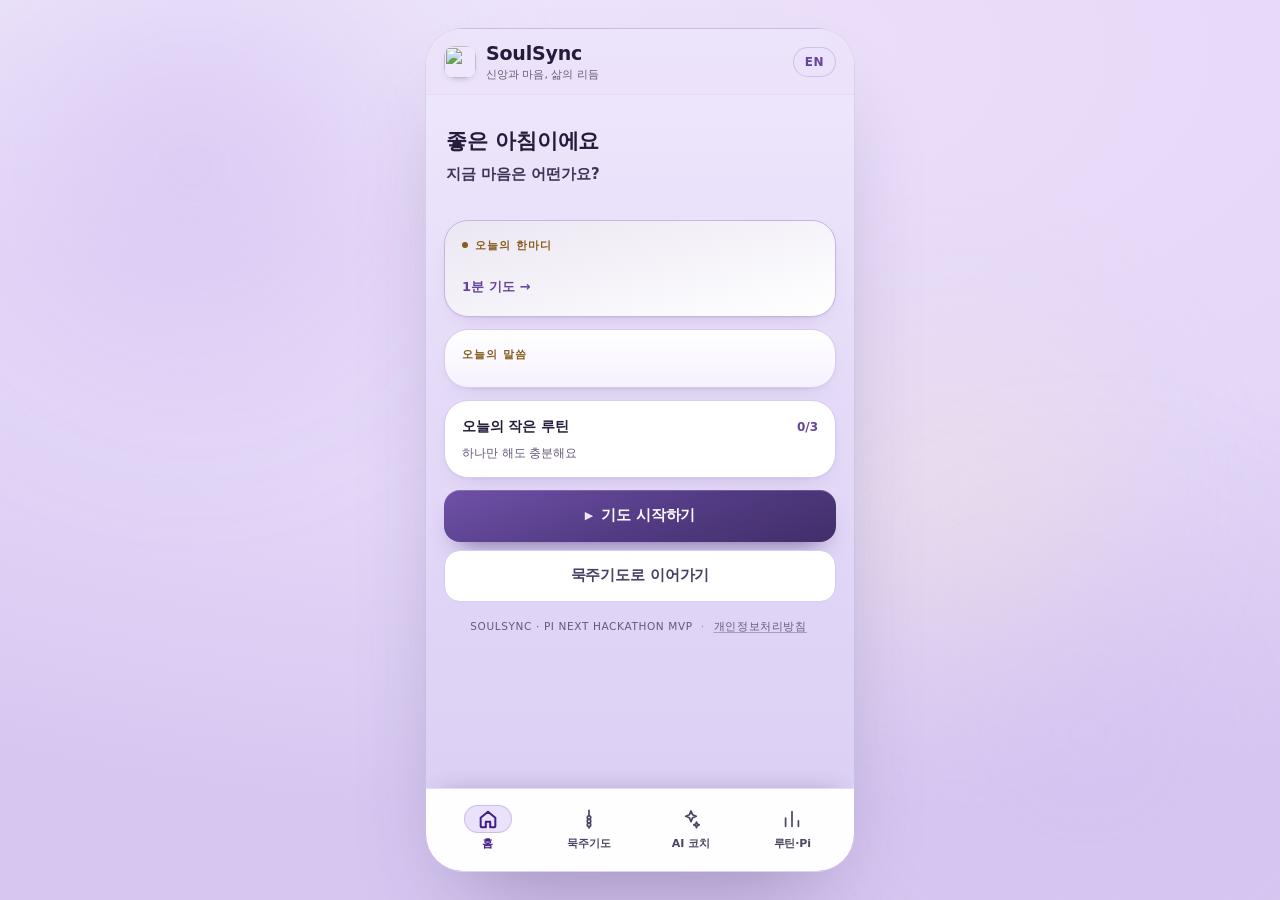
==== index.html @ 94986e9e "Mirror the rosary's cathedral organ, keepable pause and seek / step controls" ====
<!DOCTYPE html>
<html lang="ko">
<head>
<meta charset="utf-8" />
<meta name="viewport" content="width=device-width, initial-scale=1, viewport-fit=cover" />
<meta name="theme-color" content="#ece3fb" />
<title>SoulSync · 소울싱크</title>
<meta name="description" content="SoulSync — faith, heart, and the rhythm of life. A Catholic prayer and routine companion for Pi Pioneers." />
<link rel="icon" type="image/png" href="assets/favicon.png" />
<link rel="apple-touch-icon" href="assets/icon-192.png" />
<link rel="stylesheet" href="styles.css" />
<!-- Pi Browser injects its own SDK before our scripts run; remember that, so
     pi-adapter.js can tell a real Pi host from a plain browser that merely
     loaded the SDK tag at the bottom of this page. -->
<script>window.__SS_PI_INJECTED = !!(window.Pi && window.Pi.authenticate);</script>
</head>
<body>
<div class="ambient" aria-hidden="true"><span class="glow glow-a"></span><span class="glow glow-b"></span><span class="glow glow-c"></span></div>

<div class="phone-frame" id="phoneFrame">
  <header class="app-header">
    <div class="brand">
      <span class="brand-mark" aria-hidden="true">
        <img src="assets/icon-mark-128.png" width="32" height="32" alt="" />
      </span>
      <div class="brand-text">
        <h1>SoulSync</h1>
        <p data-i18n="brand.tagline">신앙과 마음, 삶의 리듬</p>
      </div>
    </div>
    <div class="header-actions">
      <span class="streak-pill" id="streakPill" title="streak" hidden>🔥 <b>0</b></span>
      <button class="lang-toggle" id="langToggle" type="button" aria-label="Language">EN</button>
    </div>
  </header>

  <main class="app-main" id="appMain">

    <!-- ============================================================ HOME -->
    <section class="view is-active" id="view-home" data-view="home" aria-label="Home">
      <div class="hero">
        <p class="date-line" id="todayLabel"></p>
        <h2 id="greeting">좋은 아침이에요</h2>
        <p class="hero-sub" data-i18n="home.question">지금 마음은 어떤가요?</p>
      </div>

      <div class="chip-grid" id="moodChips" role="group" aria-label="mood"></div>

      <article class="card message-card" id="homeMessage">
        <div class="card-eyebrow">
          <span class="dot-pulse" aria-hidden="true"></span>
          <span data-i18n="home.messageTitle">오늘의 한마디</span>
        </div>
        <p class="message-text" id="moodMessage"></p>
        <button class="text-link" id="homeMinuteLink" type="button">
          <span data-i18n="home.minuteCta">1분 기도</span> <span aria-hidden="true">→</span>
        </button>
      </article>

      <article class="card verse-card">
        <div class="card-eyebrow" data-i18n="home.verseLabel">오늘의 말씀</div>
        <p class="verse-text" id="homeVerseText"></p>
        <p class="verse-ref" id="homeVerseRef"></p>
      </article>

      <article class="card todo-card">
        <div class="todo-head">
          <h3 data-i18n="home.todoTitle">오늘의 작은 루틴</h3>
          <span class="todo-count" id="todoProgress">0/3</span>
        </div>
        <ul class="todo-list" id="todoList"></ul>
        <p class="todo-hint" id="todoHint" data-i18n="home.todoHint">하나만 해도 충분해요</p>
      </article>

      <div class="cta-stack">
        <button class="btn btn-primary" id="startPrayerBtn" type="button">
          <span class="btn-icon" aria-hidden="true">▶</span>
          <span data-i18n="home.prayerCta">기도 시작하기</span>
        </button>
        <button class="btn btn-ghost" id="startRosaryBtn" type="button" data-i18n="home.rosaryCta">묵주기도로 이어가기</button>
      </div>
      <p class="foot-note">
        <span data-i18n="common.footer">SoulSync · Pi Next Hackathon MVP</span>
        <span class="foot-dot" aria-hidden="true">·</span>
        <a class="foot-link" href="privacy.html" data-i18n="common.privacy">개인정보처리방침</a>
      </p>
    </section>

    <!-- ========================================================== ROSARY -->
    <section class="view" id="view-rosary" data-view="rosary" aria-label="Rosary">
      <div class="view-head">
        <div>
          <h2 data-i18n="rosary.title">묵주기도</h2>
          <p class="view-sub" data-i18n="rosary.sub">한 단은 10알, 모두 5단이에요</p>
        </div>
        <button class="icon-btn" id="focusBtn" type="button" aria-pressed="false">
          <span aria-hidden="true">🌙</span>
        </button>
      </div>

      <div class="seg-row" id="mysteryTabs" role="group" aria-label="mystery"></div>
      <p class="rec-note" id="rosaryRecNote"></p>

      <ol class="mystery-strip" id="mysteryStrip"></ol>

      <article class="card prayer-card">
        <div class="decade-row">
          <div class="decade-dots" id="decadeDots" aria-hidden="true"></div>
          <span class="step-info" id="rosaryStepInfo"></span>
        </div>
        <div class="bead-row" id="beads" aria-hidden="true"></div>

        <div class="prayer-head">
          <span class="prayer-label" id="prayerLabel">성호경</span>
          <span class="bead-counter" id="beadCounter"></span>
        </div>
        <p class="prayer-text" id="prayerText">성부와 성자와 성령의 이름으로. 아멘.</p>

        <div class="seek-bar" id="seekBar" role="slider" tabindex="0" aria-orientation="horizontal"
             aria-valuemin="0" aria-valuemax="100" aria-valuenow="0" aria-label="기도 진행 위치">
          <div class="progress-track" aria-hidden="true"><div class="progress-fill" id="stepProgress"></div></div>
          <span class="seek-thumb" id="seekThumb" aria-hidden="true"></span>
        </div>

        <div class="bead-action-row">
          <button class="step-jump" id="prevStepBtn" type="button" aria-label="이전 기도">
            <span aria-hidden="true">‹</span>
          </button>
          <button class="bead-btn" id="beadBtn" type="button">
            <span class="bead-btn-ring" aria-hidden="true"></span>
            <span id="beadBtnLabel">한 알 바치기</span>
          </button>
          <button class="step-jump" id="nextStepBtn" type="button" aria-label="다음 기도">
            <span aria-hidden="true">›</span>
          </button>
        </div>

        <div class="rosary-controls">
          <button class="chip-btn" id="autoBtn" type="button" aria-pressed="false"><span aria-hidden="true">▶</span> <span data-i18n="rosary.autoStart">자동 진행</span></button>
          <button class="chip-btn" id="voiceBtn" type="button" aria-pressed="false"><span aria-hidden="true">🔊</span> <span data-i18n="rosary.voiceOff">음성 안내</span></button>
          <button class="chip-btn" id="resetBtn" type="button"><span aria-hidden="true">↺</span> <span data-i18n="rosary.reset">처음부터</span></button>
          <button class="chip-btn bgm-chip" id="bgmBtn" type="button" aria-pressed="true">
            <span class="bgm-icon" aria-hidden="true">⛪</span>
            <span class="bgm-state" id="bgmState">켜짐</span>
          </button>
        </div>

        <!-- Voice options stay folded away until voice guidance is on. -->
        <div class="voice-panel" id="voicePanel" hidden>
          <div class="voice-row">
            <span class="voice-label" data-i18n="rosary.voiceGender">목소리</span>
            <div class="voice-seg" id="voiceGender" role="group" aria-label="voice">
              <button class="vseg" type="button" data-gender="female" aria-pressed="false" data-i18n="rosary.voiceFemale">여성</button>
              <button class="vseg" type="button" data-gender="male" aria-pressed="true" data-i18n="rosary.voiceMale">남성</button>
            </div>
          </div>
          <div class="voice-row">
            <span class="voice-label" data-i18n="rosary.voicePace">속도</span>
            <div class="voice-seg" id="voicePace" role="group" aria-label="speed">
              <button class="vseg" type="button" data-pace="slow" aria-pressed="true" data-i18n="rosary.paceSlow">천천히</button>
              <button class="vseg" type="button" data-pace="normal" aria-pressed="false" data-i18n="rosary.paceNormal">보통</button>
              <button class="vseg" type="button" data-pace="fast" aria-pressed="false" data-i18n="rosary.paceFast">빠르게</button>
            </div>
          </div>
        </div>
        <p class="card-note" data-i18n="rosary.note">10알을 마치면 오늘의 묵주기도 1단이 자동으로 기록돼요.</p>
      </article>

      <article class="card done-card" id="rosaryDone" hidden>
        <div class="done-mark" aria-hidden="true">✝</div>
        <h3 data-i18n="rosary.doneTitle">5단을 모두 마쳤어요</h3>
        <p data-i18n="rosary.doneBody">지금 이 마음을 주님께 그대로 맡겨 두세요.</p>
        <div class="done-actions">
          <button class="btn btn-primary" id="doneAgainBtn" type="button" data-i18n="rosary.doneAgain">다시 기도하기</button>
          <button class="btn btn-ghost" id="doneRoutineBtn" type="button" data-i18n="rosary.doneRoutine">루틴 보기</button>
        </div>
      </article>
    </section>

    <!-- =========================================================== COACH -->
    <section class="view" id="view-coach" data-view="coach" aria-label="AI Coach">
      <div class="view-head">
        <div>
          <h2 data-i18n="coach.title">AI 코치</h2>
          <p class="view-sub" data-i18n="coach.sub">지금 마음을 적어 주세요.</p>
        </div>
      </div>

      <div class="coach-chips" id="coachChips"></div>

      <div class="coach-thread" id="coachThread" aria-live="polite"></div>

      <div class="composer">
        <textarea id="coachInput" rows="2" data-i18n-placeholder="coach.placeholder" placeholder="오늘 어떤 하루였나요?"></textarea>
        <button class="send-btn" id="coachSend" type="button" aria-label="send">
          <span aria-hidden="true">↑</span>
        </button>
      </div>
    </section>

    <!-- ========================================================= ROUTINE -->
    <section class="view" id="view-routine" data-view="routine" aria-label="Routine and Pi">
      <div class="view-head">
        <div>
          <h2 data-i18n="routine.title">루틴 · Pi</h2>
          <p class="view-sub" data-i18n="pi.sub">기도 기록은 내 계정에, 작은 감사는 투명하게.</p>
        </div>
      </div>

      <div class="stat-row">
        <div class="stat-card">
          <span class="stat-label" data-i18n="routine.streakLabel">연속</span>
          <span class="stat-value"><b id="streakValue">0</b><i data-i18n="routine.dayUnit">일</i></span>
        </div>
        <div class="stat-card">
          <span class="stat-label" data-i18n="routine.best">최고 기록</span>
          <span class="stat-value"><b id="bestValue">0</b><i data-i18n="routine.dayUnit">일</i></span>
        </div>
      </div>

      <article class="card week-card">
        <div class="todo-head">
          <h3 data-i18n="routine.weekTitle">최근 7일</h3>
          <span class="legend" data-i18n="routine.legend">기도 · 묵주 · 말씀</span>
        </div>
        <div class="week-grid" id="weekGrid"></div>
      </article>

      <article class="card">
        <div class="todo-head"><h3 data-i18n="routine.todayTitle">오늘의 체크</h3></div>
        <ul class="todo-list compact" id="routineTodayList"></ul>
      </article>

      <article class="card feedback-card">
        <div class="card-eyebrow" data-i18n="routine.feedbackTitle">흐름 피드백</div>
        <p id="routineFeedback"></p>
      </article>

      <article class="card pi-card">
        <div class="pi-head">
          <h3 data-i18n="pi.title">Pi와 연결</h3>
          <span class="badge" id="piModeBadge">데모 모드</span>
        </div>
        <p class="pi-user" id="piUserLine" hidden></p>
        <div class="pi-connect-row">
          <button class="btn btn-primary btn-sm" id="piConnectBtn" type="button" data-i18n="pi.connect">Pi로 로그인</button>
          <button class="text-link subtle" id="piLogoutBtn" type="button" data-i18n="pi.logout" hidden>연결 해제</button>
        </div>
        <p class="card-note" data-i18n="pi.demoHint">일반 브라우저에서는 안전한 데모 시뮬레이션으로 동작해요.</p>
      </article>

      <article class="card offer-card">
        <div class="card-eyebrow" data-i18n="pi.offerTitle">감사 봉헌</div>
        <p class="offer-desc" data-i18n="pi.offerDesc">마음에 남은 감사만큼 작은 Pi를 봉헌해 보세요.</p>
        <div class="amount-row" id="piAmountChips"></div>
        <label class="field">
          <span data-i18n="pi.memoLabel">한 줄 메모 (선택)</span>
          <input id="piMemo" type="text" maxlength="60" data-i18n-placeholder="pi.memoPlaceholder" placeholder="오늘 감사한 일" />
        </label>
        <button class="btn btn-gold" id="piOfferBtn" type="button" data-i18n="pi.offerBtn">Pi로 봉헌하기</button>
        <p class="pi-status" id="piStatus" role="status"></p>
        <div class="recent-head"><span data-i18n="pi.recent">최근 봉헌</span></div>
        <ul class="recent-list" id="piRecentList"></ul>
      </article>

      <article class="card solidarity-card">
        <div class="card-eyebrow" data-i18n="pi.solidTitle">글로벌 묵주기도 연대</div>
        <p class="solid-count"><b id="solidCount">0</b></p>
        <p class="solid-desc" data-i18n="pi.solidDesc">오늘 함께 기도한 파이오니어</p>
        <p class="solid-mine" id="solidMine"></p>
        <p class="card-note" data-i18n="pi.solidNote">데모 모드에서는 예시 숫자로 표시돼요.</p>
      </article>

      <article class="card danger-card">
        <p class="card-note" data-i18n="pi.note">이 프로토타입은 브라우저 로컬 저장소에만 기록합니다.</p>
        <button class="text-link danger" id="resetDataBtn" type="button" data-i18n="pi.reset">내 기록 초기화</button>
      </article>

      <p class="foot-note">
        <span data-i18n="common.footer">SoulSync · Pi Next Hackathon MVP</span>
        <span class="foot-dot" aria-hidden="true">·</span>
        <a class="foot-link" href="privacy.html" data-i18n="common.privacy">개인정보처리방침</a>
      </p>
    </section>
  </main>

  <nav class="tabbar" id="tabbar" aria-label="Main">
    <button class="tab is-active" data-tab="home" type="button">
      <svg viewBox="0 0 24 24" aria-hidden="true"><path d="M4 10.6 12 4l8 6.6V20a1 1 0 0 1-1 1h-4.6v-6H9.6v6H5a1 1 0 0 1-1-1z"/></svg>
      <span data-i18n="nav.home">홈</span>
    </button>
    <button class="tab" data-tab="rosary" type="button">
      <svg viewBox="0 0 24 24" aria-hidden="true"><path d="M12 2.6v5.2"/><circle cx="12" cy="10.4" r="1.9"/><circle cx="12" cy="14.4" r="1.9"/><circle cx="12" cy="18.4" r="1.9"/><path d="M12 20.4v1.4"/></svg>
      <span data-i18n="nav.rosary">묵주기도</span>
    </button>
    <button class="tab" data-tab="coach" type="button">
      <svg viewBox="0 0 24 24" aria-hidden="true"><path d="M12 3.2l1.7 4.1 4.1 1.7-4.1 1.7L12 14.8l-1.7-4.1L6.2 9l4.1-1.7z"/><path d="M18 15.4l.9 2.1 2.1.9-2.1.9-.9 2.1-.9-2.1-2.1-.9 2.1-.9z"/></svg>
      <span data-i18n="nav.coach">AI 코치</span>
    </button>
    <button class="tab" data-tab="routine" type="button">
      <svg viewBox="0 0 24 24" aria-hidden="true"><path d="M5 20V11M12 20V4M19 20v-6"/></svg>
      <span data-i18n="nav.routine">루틴·Pi</span>
    </button>
  </nav>
</div>

<!-- 1-minute prayer sheet -->
<div class="sheet-overlay" id="minuteSheet" hidden>
  <div class="sheet" role="dialog" aria-modal="true" aria-labelledby="minuteTitle">
    <div class="sheet-grab" aria-hidden="true"></div>
    <div class="sheet-head">
      <div class="sheet-title">
        <h3 id="minuteTitle" data-i18n="minute.title">1분 기도</h3>
        <span class="minute-for" id="minuteFor" hidden></span>
      </div>
      <button class="icon-btn small" id="minuteClose" type="button" aria-label="close">✕</button>
    </div>
    <div class="breath-wrap">
      <div class="breath-ring" id="breathRing"><span id="minuteTime">60</span></div>
    </div>
    <p class="minute-step" id="minuteStep"></p>
    <p class="minute-text" id="minuteText"></p>
    <div class="sheet-actions">
      <button class="btn btn-primary" id="minuteStartBtn" type="button" data-i18n="minute.start">1분 시작하기</button>
      <button class="btn btn-ghost" id="minuteDoneBtn" type="button" data-i18n="minute.finish" hidden>마치기</button>
    </div>
  </div>
</div>

<div class="toast" id="toast" role="status" aria-live="polite" hidden></div>

<!-- The Pi SDK is loaded in every browser, so window.Pi is there inside Pi
     Browser even when its user agent is not recognised. async keeps the page
     from ever waiting on it (and harmless if offline); pi-adapter.js picks the
     SDK up whenever it arrives. -->
<script src="https://sdk.minepi.com/pi-sdk.js" async></script>
<script src="data.js"></script>
<script src="rosary.js"></script>
<script src="organ.js"></script>
<script src="coach.js"></script>
<script src="pi-adapter.js"></script>
<script src="app.js"></script>
</body>
</html>
---- styles.css ----
/* =========================================================================
   SoulSync — styles.css
   A calm, bright palette: deep lavender-violet daylight, liturgical violet, muted gold.
   Mobile-first at 430px, presented inside a phone frame on desktop.
   ========================================================================= */

/* ------------------------------------------------------------------ tokens */
:root {
  --bg: #ece3fb;
  --bg-soft: #e5d9f8;
  --bg-grad: linear-gradient(180deg, #efe8fc 0%, #e5dbf8 42%, #dacdf3 100%);
  --surface: #ffffff;
  --surface-2: #f6f1fe;
  --ink: #241c3a;
  --ink-2: #4a4066;
  --muted: #665879;
  /* Scripture and prayer bodies read one step deeper than --ink, so a serif
     line lands crisp on a phone instead of thinning out. */
  --scripture-ink: #1c1430;
  --line: #d8caf2;
  --line-soft: #e6dbf9;

  /* The hero's question line sits directly under the greeting, so it needs
     enough ink to read as a real sentence on a phone at arm's length. --muted
     was too faint there; this is a violet-leaning near-ink rather than black,
     and focus mode lifts it for the night surface. */
  --hero-sub-ink: #3d3556;

  --violet: #64449f;
  --violet-strong: #46317f;
  --violet-soft: #ece2fb;
  --gold: #875c1d;
  --gold-soft: #f9f0dc;
  --sage: #4d7a61;
  --sage-soft: #e8f2ec;
  --danger: #b4564f;

  --radius-lg: 24px;
  --radius-md: 18px;
  --radius-sm: 12px;
  --shadow-card: 0 1px 2px rgba(60, 44, 96, .05), 0 10px 24px -18px rgba(76, 58, 133, .38);
  --shadow-float: 0 18px 44px -18px rgba(76, 58, 133, .38);

  --font-ui: -apple-system, BlinkMacSystemFont, "Apple SD Gothic Neo", "Pretendard",
    "Noto Sans KR", "Malgun Gothic", system-ui, "Segoe UI", Roboto, sans-serif;
  --font-serif: "Iowan Old Style", "Apple Garamond", "Noto Serif KR", "Nanum Myeongjo",
    Georgia, "Times New Roman", serif;

  --tab-h: 72px;
  --header-h: 64px;

  /* Bottom tab bar: the bar itself is the frosted white face, and the one
     active tab sits on a violet pill. The pill, its hairline and the two tab
     inks are stated as fixed colors rather than mixed from --muted, because
     the bar has to stay legible on both the white face and the dark focus
     face: the old muted grey read as washed out on a phone at arm's length. */
  --tab-pill: #eae1fb;
  --tab-pill-line: rgba(102, 61, 173, .22);
  --tab-ink: #4b4662;
  --tab-ink-active: #3f1f84;
  --tabbar-face: rgba(255, 255, 255, .96);
  --tabbar-line: rgba(100, 68, 159, .18);
  --tabbar-shadow: 0 -10px 24px -18px rgba(60, 44, 96, .45);
  /* Air under the tab labels. Android's 3-button navigation bar (~48dp) is
     drawn OVER an edge-to-edge WebView while env(safe-area-inset-bottom)
     still reports 0px — measured at ~45px on the Pi Browser screenshot — so
     the floor sits just above it and only grows with a real inset (iOS home
     indicator, etc.). */
  --tabbar-pad-b: max(48px, calc(8px + env(safe-area-inset-bottom, 0px)));

  /* Bottom sheets sit on the viewport's bottom edge, so they face the same
     Android 3-button navigation bar the tab bar does — and lose the same way:
     the bar is painted OVER an edge-to-edge WebView while
     env(safe-area-inset-bottom) still reports 0px (~45px measured on the Pi
     Browser screenshot). 18px of padding put "1분 시작하기" half under it, so
     the sheet's paper now keeps a 56px floor below whatever it holds, and only
     grows where a real inset is reported (iOS home indicator, etc.). */
  --sheet-pad-b: max(56px, calc(24px + env(safe-area-inset-bottom, 0px)));
}

/* ------------------------------------------------------------------- reset */
* { box-sizing: border-box; }

/* The UA's [hidden] rule loses to any author `display`, and `.btn` sets
   inline-flex — which left "1분 시작하기" and "마치기" on screen together. */
[hidden] { display: none !important; }

html, body { height: 100%; }

/* Nothing may push the phone column wider than the screen: a long tagline or a
   textarea's intrinsic width used to clip the EN toggle and the send button. */
html, body { max-width: 100%; overflow-x: hidden; }

body {
  margin: 0;
  font-family: var(--font-ui);
  color: var(--ink);
  /* Korean copy has to break between words, not inside one: a phone column
     turned "내쉬어요" into "내쉬 / 어요". Every card, phrase and sheet body
     inherits this, so the rule lives here once; long URLs and English tokens
     still wrap instead of spilling out of their card. */
  word-break: keep-all;
  overflow-wrap: break-word;
  background:
    radial-gradient(90% 60% at 12% -6%, #efe8fc 0%, rgba(239, 232, 252, 0) 60%),
    radial-gradient(125% 85% at 50% 6%, #ece0fb 0%, #e4d7f7 58%, #d6c7f1 100%);
  -webkit-font-smoothing: antialiased;
  text-rendering: optimizeLegibility;
  display: flex;
  justify-content: center;
  align-items: stretch;
  min-height: 100dvh;
}

button, input, textarea { font: inherit; color: inherit; }
button { cursor: pointer; background: none; border: 0; -webkit-tap-highlight-color: transparent; }
h1, h2, h3, p { margin: 0; }
ul, ol { margin: 0; padding: 0; list-style: none; }

:focus-visible {
  outline: 2px solid var(--violet);
  outline-offset: 2px;
  border-radius: 8px;
}

/* --------------------------------------------------------------- ambient bg */
.ambient { position: fixed; inset: 0; overflow: hidden; pointer-events: none; z-index: 0; }
.glow { position: absolute; border-radius: 50%; filter: blur(70px); opacity: .55; }
.glow-a { width: 46vw; height: 46vw; left: -8vw; top: -10vw; background: radial-gradient(circle, #cbb4ee, transparent 70%); }
.glow-b { width: 42vw; height: 42vw; right: -6vw; bottom: -8vw; background: radial-gradient(circle, #d3c0f2, transparent 70%); }
.glow-c { width: 34vw; height: 34vw; right: 8vw; top: 22vw; background: radial-gradient(circle, #f4e9d6, transparent 72%); opacity: .4; }

/* ------------------------------------------------------------- phone frame */
.phone-frame {
  position: relative;
  z-index: 1;
  width: 100%;
  max-width: 430px;
  height: 100vh;
  height: 100dvh;
  display: flex;
  flex-direction: column;
  background: var(--bg-grad);
  overflow: hidden;
  transition: background .45s ease, color .45s ease;
}
@media (min-width: 760px) {
  body { align-items: center; padding: 28px 0; }
  .phone-frame {
    height: min(920px, calc(100dvh - 56px));
    border-radius: 38px;
    border: 1px solid rgba(76, 58, 133, .12);
    box-shadow: 0 50px 90px -40px rgba(60, 44, 96, .40), 0 2px 0 rgba(255, 255, 255, .7) inset;
  }
}

/* ------------------------------------------------------------------ header */
.app-header {
  flex: 0 0 auto;
  display: flex;
  align-items: center;
  justify-content: space-between;
  gap: 10px;
  padding: 14px 18px 12px;
  background: var(--bg);
  background: color-mix(in srgb, var(--bg) 88%, transparent);
  backdrop-filter: blur(14px);
  border-bottom: 1px solid var(--line-soft);
  z-index: 5;
  min-width: 0;
  max-width: 100%;
}

.brand { display: flex; align-items: center; gap: 10px; min-width: 0; flex: 1 1 auto; }
.brand-text { min-width: 0; flex: 1 1 auto; }
.brand-mark {
  display: block;
  flex: 0 0 auto;
  width: 32px; height: 32px;
  border-radius: 10px;
  overflow: hidden;
  background: #efe7fc; /* the icon's own ground, so the rounded corner blends */
  box-shadow: 0 3px 9px -6px rgba(76, 58, 133, .8);
}
.brand-mark img { display: block; width: 100%; height: 100%; object-fit: cover; }
.brand-text h1 {
  font-size: 19px;
  letter-spacing: -.01em;
  font-weight: 800;
  line-height: 1.15;
}
.brand-text p { font-size: 11px; color: var(--muted); margin-top: 2px; white-space: nowrap; overflow: hidden; text-overflow: ellipsis; }

.header-actions { display: flex; align-items: center; gap: 8px; flex: 0 0 auto; }
.streak-pill {
  font-size: 12px; font-weight: 700; color: var(--ink-2);
  background: var(--surface-2);
  border: 1px solid var(--line);
  padding: 5px 9px; border-radius: 999px;
}
.lang-toggle {
  font-size: 12px; font-weight: 800; letter-spacing: .04em;
  color: var(--violet);
  background: var(--violet-soft);
  border: 1px solid color-mix(in srgb, var(--violet) 22%, transparent);
  padding: 7px 11px; border-radius: 999px;
  transition: transform .15s ease, background .2s ease;
}
.lang-toggle:active { transform: scale(.95); }

/* ------------------------------------------------------------------- views */
.app-main {
  flex: 1 1 auto;
  min-height: 0;
  min-width: 0;
  overflow-y: auto;
  overflow-x: hidden;
  overscroll-behavior: contain;
  padding: 18px 18px 30px;
  scrollbar-width: none;
}
.app-main::-webkit-scrollbar { display: none; }

.view { display: none; max-width: 100%; min-width: 0; }
.view.is-active { display: block; animation: rise .28s cubic-bezier(.2, .7, .3, 1) both; }

/* The coach owns its own scroll area: the thread scrolls and the composer sits
   below it, so no reply can slip underneath the input row. */
.app-main.is-coach {
  display: flex;
  flex-direction: column;
  overflow: hidden;
  padding-bottom: 0;
}
.app-main.is-coach .view.is-active {
  display: flex;
  flex-direction: column;
  flex: 1 1 auto;
  min-height: 0;
  animation: rise .28s cubic-bezier(.2, .7, .3, 1) both;
}

@keyframes rise {
  from { opacity: 0; transform: translateY(8px); }
  to { opacity: 1; transform: none; }
}

.view-head {
  display: flex; align-items: flex-start; justify-content: space-between; gap: 12px;
  margin: 2px 0 14px;
}
.view-head h2 { font-size: 22px; font-weight: 800; letter-spacing: -.02em; }
.view-sub { font-size: 12.5px; color: var(--muted); margin-top: 5px; line-height: 1.45; }

/* -------------------------------------------------------------------- hero */
.hero { padding: 4px 2px 18px; }
.date-line { font-size: 11.5px; font-weight: 700; letter-spacing: .08em; text-transform: uppercase; color: var(--gold); }
/* 800 at -.025em read as a heavy block on the home screen ("너무 답답해").
   One step down to 600, a touch smaller at 21px, and near-neutral tracking
   with a taller line so the greeting feels calm and airy instead of dense. */
.hero h2 { font-size: 21px; font-weight: 600; letter-spacing: -.006em; line-height: 1.44; margin-top: 9px; }
/* The question right below carries the eye, so it is crisper than body muted:
   fuller ink, 600, and 15px rather than a faint 14px whisper. */
.hero-sub { font-size: 15px; font-weight: 600; color: var(--hero-sub-ink); letter-spacing: -.002em; line-height: 1.45; margin-top: 8px; }

/* ------------------------------------------------------------------- chips */
.chip-grid {
  display: grid;
  grid-template-columns: repeat(3, 1fr);
  gap: 8px;
  margin-bottom: 16px;
}
.mood-chip {
  display: flex; flex-direction: column; align-items: center; gap: 5px;
  padding: 12px 6px 10px;
  border-radius: 16px;
  border: 1px solid var(--line);
  background: var(--surface);
  color: var(--ink-2);
  font-size: 12.5px; font-weight: 700;
  box-shadow: 0 1px 2px rgba(60, 44, 96, .04);
  transition: transform .16s ease, border-color .2s ease, background .2s ease, box-shadow .2s ease;
}
.mood-chip .emoji { font-size: 21px; line-height: 1; }
.mood-chip:active { transform: scale(.96); }
/* The chosen mood has to read at a glance beside the five white chips: a 2px deep
   violet border, a 3px lavender halo just outside it, and a soft lavender fill
   under deeper, heavier text. The 1px padding trim offsets the thicker border, so
   the chip keeps its size and the grid row does not jump when a mood is picked. */
.mood-chip.is-selected {
  border: 2px solid var(--violet-strong);
  padding: 11px 5px 9px;
  background: linear-gradient(170deg, #f2e9fd 0%, #e6d8f9 100%);
  color: var(--violet-strong);
  font-weight: 800;
  text-shadow: 0 1px 0 rgba(84, 56, 152, .14);
  box-shadow:
    0 0 0 3px rgba(84, 56, 152, .16),
    0 10px 22px -14px rgba(70, 49, 127, .6);
}

/* ------------------------------------------------------------------- cards */
.card {
  position: relative;
  background: var(--surface);
  border: 1px solid var(--line);
  border-radius: var(--radius-lg);
  padding: 17px 17px 16px;
  box-shadow: var(--shadow-card);
  margin-bottom: 12px;
}
.card-eyebrow {
  display: flex; align-items: center; gap: 7px;
  font-size: 11px; font-weight: 800; letter-spacing: .1em; text-transform: uppercase;
  color: var(--gold);
  margin-bottom: 9px;
}
.dot-pulse {
  width: 6px; height: 6px; border-radius: 50%;
  background: var(--gold);
  box-shadow: 0 0 0 0 rgba(150, 112, 42, .6);
  animation: pulse 2.6s ease-out infinite;
}
@keyframes pulse {
  0% { box-shadow: 0 0 0 0 rgba(150, 112, 42, .45); }
  70% { box-shadow: 0 0 0 9px rgba(150, 112, 42, 0); }
  100% { box-shadow: 0 0 0 0 rgba(150, 112, 42, 0); }
}

.message-card {
  background:
    linear-gradient(165deg, rgba(100, 68, 159, .13), rgba(100, 68, 159, .04) 70%, transparent),
    var(--surface);
  border-color: color-mix(in srgb, var(--violet) 16%, var(--line));
}
.message-text {
  font-size: 15px; line-height: 1.72; color: var(--ink-2); letter-spacing: -.005em;
  word-break: keep-all; overflow-wrap: break-word;
}

.text-link {
  display: inline-flex; align-items: center; gap: 5px;
  margin-top: 12px;
  font-size: 13px; font-weight: 800; color: var(--violet);
  padding: 4px 0;
}
.text-link.subtle { color: var(--muted); font-weight: 700; }
.text-link.danger { color: var(--danger); margin-top: 4px; }
.text-link:active { opacity: .65; }

.verse-card { background: linear-gradient(180deg, var(--surface), var(--surface-2)); }
.verse-text {
  font-family: var(--font-serif);
  font-size: 15.5px; line-height: 1.8;
  font-weight: 600; color: var(--scripture-ink);
  letter-spacing: -.01em;
  word-break: keep-all; overflow-wrap: break-word;
}
.verse-ref { margin-top: 9px; font-size: 12px; font-weight: 700; color: var(--muted); }

/* -------------------------------------------------------------------- todo */
.todo-head { display: flex; align-items: baseline; justify-content: space-between; gap: 10px; margin-bottom: 4px; }
.todo-head h3 { font-size: 14px; font-weight: 800; letter-spacing: -.01em; }
.todo-count { font-size: 12px; font-weight: 800; color: var(--violet); }
.legend { font-size: 10.5px; color: var(--muted); font-weight: 600; }

.todo-list { margin-top: 6px; }
.todo-item {
  display: flex; align-items: center; gap: 11px;
  padding: 11px 2px;
  border-bottom: 1px solid var(--line-soft);
  font-size: 14px; color: var(--ink-2);
}
.todo-item:last-child { border-bottom: 0; }
.todo-item .check {
  flex: 0 0 auto;
  width: 23px; height: 23px; border-radius: 8px;
  border: 1.6px solid var(--line);
  background: var(--surface);
  display: grid; place-items: center;
  font-size: 12px; color: transparent;
  transition: all .2s ease;
}
.todo-item.is-done .check {
  background: linear-gradient(150deg, var(--violet), var(--violet-strong));
  border-color: transparent;
  color: #fff;
}
.todo-item.is-done .label { color: var(--muted); text-decoration: line-through; text-decoration-color: var(--line); }
.todo-item .label { flex: 1; }
.todo-item .meta { font-size: 11px; color: var(--muted); }
.todo-hint { font-size: 11.5px; color: var(--muted); margin-top: 10px; }
.todo-list.compact .todo-item { font-size: 13.5px; }

/* ------------------------------------------------------------------ buttons */
.cta-stack { display: grid; gap: 8px; margin-top: 4px; }
.btn {
  display: inline-flex; align-items: center; justify-content: center; gap: 8px;
  min-height: 52px; padding: 0 18px;
  border-radius: 16px;
  font-size: 15px; font-weight: 800; letter-spacing: -.01em;
  transition: transform .14s ease, box-shadow .2s ease, background .2s ease;
}
.btn:active { transform: scale(.98); }
.btn-sm { min-height: 44px; font-size: 13.5px; border-radius: 13px; padding: 0 14px; }
.btn-primary {
  color: #fcfaff;
  background: linear-gradient(160deg, #6f51a8 0%, #523b83 55%, #412e6a 100%);
  box-shadow: 0 14px 26px -16px rgba(70, 51, 111, .95), 0 1px 0 rgba(255, 255, 255, .18) inset;
}
.btn-ghost {
  color: var(--ink-2);
  background: var(--surface);
  border: 1px solid var(--line);
}
.btn-gold {
  width: 100%;
  color: #3b2b10;
  background: linear-gradient(160deg, #f0d6a2, #d8ac5e 60%, #a87e2c);
  box-shadow: 0 14px 26px -18px rgba(150, 112, 42, .9);
}
.btn-icon { font-size: 11px; opacity: .9; }
.btn[disabled] { opacity: .55; pointer-events: none; }

.icon-btn {
  width: 40px; height: 40px; border-radius: 13px;
  display: grid; place-items: center;
  background: var(--surface);
  border: 1px solid var(--line);
  font-size: 16px;
  color: var(--ink-2);
}
.icon-btn.small { width: 32px; height: 32px; border-radius: 10px; font-size: 13px; }
.icon-btn[aria-pressed="true"] { background: var(--violet-soft); border-color: color-mix(in srgb, var(--violet) 30%, transparent); }

.chip-btn {
  flex: 1 1 0;
  min-height: 40px;
  display: inline-flex; align-items: center; justify-content: center; gap: 5px;
  padding: 0 8px;
  border-radius: 12px;
  border: 1px solid var(--line);
  background: var(--surface);
  font-size: 12px; font-weight: 700; color: var(--ink-2);
  white-space: nowrap;
  transition: all .18s ease;
}
.chip-btn[aria-pressed="true"] {
  background: var(--violet-soft);
  border-color: color-mix(in srgb, var(--violet) 32%, transparent);
  color: var(--violet-strong);
}
.chip-btn:active { transform: scale(.97); }

/* ------------------------------------------------------------------ rosary */
.seg-row {
  display: flex; gap: 7px;
  overflow-x: auto;
  padding-bottom: 4px;
  margin-bottom: 10px;
  scrollbar-width: none;
}
.seg-row::-webkit-scrollbar { display: none; }
.seg {
  flex: 1 0 auto;
  padding: 9px 13px;
  border-radius: 999px;
  border: 1px solid var(--line);
  background: var(--surface);
  font-size: 12.5px; font-weight: 700; color: var(--ink-2);
  transition: all .18s ease;
}
.seg.is-active {
  color: #fcfaff;
  background: linear-gradient(160deg, #6f51a8, #4e3781);
  border-color: transparent;
  box-shadow: 0 8px 18px -12px rgba(70, 51, 111, .9);
}
.rec-note { font-size: 12px; color: var(--muted); line-height: 1.55; margin: 0 2px 12px; }

.mystery-strip {
  display: grid; gap: 2px;
  margin-bottom: 12px;
  padding: 8px 10px;
  background: var(--surface-2);
  border: 1px solid var(--line-soft);
  border-radius: 16px;
}
.mystery-strip li {
  display: flex; align-items: center; gap: 9px;
  padding: 5px 2px;
  font-size: 12.5px; color: var(--muted);
}
.mystery-strip .num {
  flex: 0 0 auto;
  width: 19px; height: 19px; border-radius: 50%;
  display: grid; place-items: center;
  font-size: 10.5px; font-weight: 800;
  background: var(--surface);
  border: 1px solid var(--line);
  color: var(--muted);
}
.mystery-strip li.is-current { color: var(--ink); font-weight: 700; }
.mystery-strip li.is-current .num {
  background: var(--violet); border-color: transparent; color: #fff;
}
.mystery-strip li.is-done .num {
  background: var(--sage-soft); border-color: transparent; color: var(--sage);
}

.prayer-card { padding-bottom: 14px; }
.decade-row { display: flex; align-items: center; justify-content: space-between; gap: 10px; }
.decade-dots { display: flex; align-items: center; gap: 7px; }
.decade-dots span {
  width: 9px; height: 9px; border-radius: 50%;
  border: 1.5px solid color-mix(in srgb, var(--violet) 35%, var(--line));
  background: transparent;
  transition: all .25s ease;
}
.decade-dots span.is-done { background: var(--violet); border-color: transparent; }
.decade-dots span.is-current {
  background: var(--gold); border-color: transparent;
  box-shadow: 0 0 0 4px rgba(150, 112, 42, .20);
  transform: scale(1.15);
}
.step-info { font-size: 11px; font-weight: 800; letter-spacing: .04em; color: var(--muted); text-transform: uppercase; }

.bead-row { display: flex; gap: 5px; margin: 13px 0 15px; }
.bead-row span {
  flex: 1 1 0; height: 5px; border-radius: 999px;
  background: var(--line-soft);
  transition: background .25s ease;
}
.bead-row span.is-done { background: linear-gradient(90deg, var(--gold), #e0bc76); }
.bead-row span.is-now { background: var(--gold); animation: beadPulse 1.6s ease-in-out infinite; }
@keyframes beadPulse { 0%, 100% { opacity: .45; } 50% { opacity: 1; } }

.prayer-head { display: flex; align-items: baseline; justify-content: space-between; gap: 10px; }
.prayer-label { font-size: 12.5px; font-weight: 800; color: var(--violet); letter-spacing: .01em; }
.bead-counter { font-size: 11.5px; font-weight: 700; color: var(--muted); font-variant-numeric: tabular-nums; }

.prayer-text {
  font-family: var(--font-serif);
  white-space: pre-line;
  word-break: keep-all;
  overflow-wrap: break-word;
  font-size: 16.5px;
  line-height: 1.85;
  /* One step up from the plain 400 the serif body used to sit at — enough ink
     to hold its line on a phone, short of the 600 the scripture body uses. */
  font-weight: 500;
  letter-spacing: -.005em;
  color: var(--ink);
  margin-top: 8px;
  min-height: 118px;
  transition: font-size .3s ease;
}

/* The Creed, the Our Father and the Hail Mary are the prayers long enough to
   push the bead button off a phone screen, so those three step down one size;
   the short acclamations (성호경·영광송·구원의 기도) keep 16.5px. */
.prayer-text.is-compact {
  font-size: 15px;
  line-height: 1.8;
}

.progress-track { height: 3px; border-radius: 999px; background: var(--line-soft); margin: 14px 0 14px; overflow: hidden; }
.progress-fill { height: 100%; width: 0%; border-radius: 999px; background: linear-gradient(90deg, var(--violet), var(--gold)); transition: width .2s linear; }

/* The progress line is also the seek control: a 28px finger-friendly strip
   around a slim track, so the prayer can be pulled forward or back. */
.seek-bar {
  position: relative;
  padding: 12px 0;
  margin: -2px 0 2px;
  cursor: pointer;
  touch-action: pan-y;
  -webkit-tap-highlight-color: transparent;
}
.seek-bar .progress-track { margin: 0; height: 4px; }
.seek-bar:focus-visible { outline: 2px solid var(--violet); outline-offset: 4px; border-radius: 8px; }
.seek-thumb {
  position: absolute;
  top: 50%; left: 0;
  width: 13px; height: 13px;
  margin: -6.5px 0 0 -6.5px;
  border-radius: 50%;
  background: #fff;
  border: 2px solid var(--violet);
  box-shadow: 0 1px 4px rgba(60, 44, 96, .28);
  pointer-events: none;
  opacity: 0;
  transition: opacity .2s ease, transform .12s ease;
}
.seek-bar.is-touching .seek-thumb { transform: scale(1.18); }

/* The bead button with one step back and one step on beside it. */
.bead-action-row { display: flex; align-items: stretch; gap: 8px; }
.bead-action-row .bead-btn { flex: 1 1 auto; width: auto; min-width: 0; }
.step-jump {
  flex: 0 0 auto;
  width: 46px;
  min-height: 58px;
  display: grid; place-items: center;
  border-radius: 999px;
  border: 1px solid var(--line);
  background: var(--surface-2);
  color: var(--violet-strong);
  font-size: 24px; font-weight: 700; line-height: 1;
  transition: transform .12s ease, background .18s ease, opacity .18s ease;
}
.step-jump span { display: block; transform: translateY(-1px); }
.step-jump:active { transform: scale(.95); background: var(--violet-soft); }
.step-jump[disabled] { opacity: .32; }

.bead-btn {
  position: relative;
  width: 100%; min-height: 58px;
  border-radius: 999px;
  display: inline-flex; align-items: center; justify-content: center; gap: 10px;
  font-size: 15px; font-weight: 800; letter-spacing: -.01em;
  color: #fcfaff;
  background: linear-gradient(160deg, #6f51a8, #533d85 65%, #412d69);
  box-shadow: 0 16px 28px -18px rgba(70, 51, 111, .95);
  overflow: hidden;
  transition: transform .12s ease;
}
.bead-btn:active { transform: scale(.985); }
.bead-btn[disabled] { opacity: .5; box-shadow: none; }
.bead-btn-ring {
  width: 10px; height: 10px; border-radius: 50%;
  border: 2px solid rgba(252, 250, 255, .8);
}
.bead-btn.is-pulse::after {
  content: "";
  position: absolute; inset: 0;
  background: radial-gradient(circle at 50% 50%, rgba(255, 255, 255, .35), transparent 60%);
  animation: tapFlash .5s ease-out;
}
@keyframes tapFlash { from { opacity: 1; } to { opacity: 0; } }

.rosary-controls { display: flex; gap: 7px; margin-top: 12px; }
/* The cathedral sound: an icon with its state written under it, narrow enough
   that the three main chips keep their width. */
.rosary-controls .bgm-chip {
  flex: 0 0 auto;
  flex-direction: column;
  gap: 0;
  min-width: 50px;
  padding: 0 7px;
  line-height: 1;
}
.bgm-chip .bgm-icon { font-size: 13px; line-height: 1.15; }
.bgm-chip .bgm-state { font-size: 9.5px; font-weight: 800; letter-spacing: .02em; line-height: 1.15; opacity: .78; }

/* Voice options: folded away until voice guidance is on, then unfolded softly
   so the prayer card stays calm at rest. */
.voice-panel {
  display: grid; gap: 7px;
  margin-top: 9px;
  padding: 9px 10px;
  border: 1px solid var(--line-soft);
  border-radius: 14px;
  background: var(--surface-2);
}
.voice-panel[hidden] { display: none; }
.voice-panel.is-open { animation: voice-unfold .26s ease both; }
@keyframes voice-unfold {
  from { opacity: 0; transform: translateY(-5px); }
  to { opacity: 1; transform: none; }
}
.voice-row { display: flex; align-items: center; gap: 8px; }
.voice-label { flex: 0 0 auto; min-width: 34px; font-size: 11.5px; font-weight: 700; color: var(--muted); }
.voice-seg { display: flex; flex: 1 1 auto; gap: 5px; min-width: 0; }
.vseg {
  flex: 1 1 0;
  min-width: 0;
  min-height: 32px;
  padding: 0 8px;
  border-radius: 10px;
  border: 1px solid var(--line);
  background: var(--surface);
  font-size: 12px; font-weight: 700; color: var(--ink-2);
  white-space: nowrap;
  transition: all .18s ease;
}
.vseg[aria-pressed="true"] {
  background: var(--violet-soft);
  border-color: color-mix(in srgb, var(--violet) 34%, transparent);
  color: var(--violet-strong);
  box-shadow: inset 0 0 0 .5px color-mix(in srgb, var(--violet) 30%, transparent);
}
.vseg:active { transform: scale(.97); }
.card-note { font-size: 11px; color: var(--muted); line-height: 1.6; margin-top: 11px; }

.done-card { text-align: center; border-color: color-mix(in srgb, var(--gold) 40%, var(--line)); background: linear-gradient(180deg, var(--gold-soft), var(--surface)); }
.done-mark { font-size: 30px; color: var(--gold); margin-bottom: 8px; }
.done-card h3 { font-size: 17px; font-weight: 800; }
.done-card p { font-size: 13px; color: var(--ink-2); line-height: 1.7; margin-top: 8px; }
.done-actions { display: grid; gap: 8px; margin-top: 15px; }

/* ------------------------------------------------------------------- coach */
.coach-thread { display: grid; gap: 10px; margin-bottom: 14px; min-height: 120px; }
#view-coach .coach-thread {
  flex: 1 1 auto;
  min-height: 0;
  overflow-y: auto;
  overflow-x: hidden;
  overscroll-behavior: contain;
  -webkit-overflow-scrolling: touch;
  padding-bottom: 4px;
}
.thread-empty { font-size: 13px; color: var(--muted); text-align: center; padding: 24px 8px; }

.bubble-user {
  justify-self: end;
  max-width: 84%;
  padding: 11px 14px;
  border-radius: 18px 18px 4px 18px;
  background: linear-gradient(160deg, #6f51a8, #523b83);
  color: #fdfbff;
  font-size: 14px; line-height: 1.6;
  box-shadow: 0 10px 20px -16px rgba(70, 51, 111, .9);
  animation: rise .25s ease both;
}

.coach-reply {
  justify-self: start;
  width: 100%;
  padding: 16px;
  border-radius: 20px 20px 20px 6px;
  background: var(--surface);
  border: 1px solid var(--line);
  box-shadow: var(--shadow-card);
  animation: rise .3s ease both;
}
.coach-reply .empathy { font-size: 14.5px; line-height: 1.75; color: var(--ink-2); word-break: keep-all; overflow-wrap: break-word; }
.coach-reply .section-label {
  font-size: 10.5px; font-weight: 800; letter-spacing: .1em; text-transform: uppercase;
  color: var(--gold); margin: 14px 0 6px;
}
.action-box {
  padding: 11px 13px;
  border-radius: 13px;
  background: var(--violet-soft);
  font-size: 13px; line-height: 1.65; color: var(--violet-strong);
  word-break: keep-all; overflow-wrap: break-word;
}
.verse-box {
  padding: 12px 13px;
  border-radius: 13px;
  background: var(--surface-2);
  border-left: 3px solid var(--gold);
}
.verse-box .v-text { font-family: var(--font-serif); font-size: 13.5px; line-height: 1.75; font-weight: 600; color: var(--scripture-ink); word-break: keep-all; overflow-wrap: break-word; }
.verse-box .v-ref { font-size: 11px; color: var(--muted); font-weight: 700; margin-top: 6px; }
.reply-actions { display: flex; align-items: center; justify-content: space-between; gap: 10px; margin-top: 13px; flex-wrap: wrap; }
.reply-actions .btn { min-height: 42px; font-size: 13px; border-radius: 12px; padding: 0 14px; }
.reply-mystery { font-size: 11px; color: var(--muted); line-height: 1.5; }

.typing { display: inline-flex; gap: 4px; align-items: center; padding: 14px 16px; }
.typing span {
  width: 6px; height: 6px; border-radius: 50%; background: var(--muted);
  animation: blink 1.2s infinite ease-in-out;
}
.typing span:nth-child(2) { animation-delay: .16s; }
.typing span:nth-child(3) { animation-delay: .32s; }
@keyframes blink { 0%, 80%, 100% { opacity: .25; transform: translateY(0); } 40% { opacity: 1; transform: translateY(-2px); } }

/* Quick-start chips sit at the top of the coach screen, right under the
   guidance line, so a heart can be picked before the thread grows tall. All
   seven wrap into two or three tidy rows: nothing is cut off or needs a
   sideways swipe, and the thread keeps the rest of the column. */
.coach-chips {
  display: flex;
  flex-wrap: wrap;
  justify-content: center;
  gap: 6px;
  padding: 0 0 12px;
}
#view-coach .coach-chips {
  flex: 0 0 auto;
  align-content: flex-start;
}
.quick-chip {
  flex: 0 0 auto;
  max-width: 100%;
  padding: 7px 10px;
  border-radius: 999px;
  background: var(--surface);
  border: 1px solid var(--line);
  font-size: 11.5px; font-weight: 600; color: var(--ink-2);
  white-space: nowrap;
  line-height: 1.35;
  transition: all .16s ease;
}
.quick-chip:active { transform: scale(.96); background: var(--violet-soft); }

.composer {
  position: sticky;
  bottom: 0;
  display: flex; align-items: flex-end; gap: 8px;
  width: 100%;
  max-width: 100%;
  padding: 8px 0 2px;
  background: linear-gradient(180deg, transparent, var(--bg) 40%);
}
#view-coach .composer {
  position: static;
  flex: 0 0 auto;
  padding: 8px 0 calc(10px + env(safe-area-inset-bottom, 0px));
  background: none;
}
.composer textarea {
  flex: 1 1 auto;
  min-width: 0;
  width: 100%;
  min-height: 46px; max-height: 120px;
  resize: none;
  padding: 12px 14px;
  border-radius: 15px;
  border: 1px solid var(--line);
  background: var(--surface);
  font-size: 14px; line-height: 1.45;
  box-shadow: 0 1px 2px rgba(60, 44, 96, .04);
}
.composer textarea::placeholder { color: color-mix(in srgb, var(--muted) 75%, transparent); }
.send-btn {
  flex: 0 0 auto;
  width: 46px; height: 46px;
  max-width: 100%;
  border-radius: 15px;
  display: grid; place-items: center;
  font-size: 18px; font-weight: 800;
  color: #fcfaff;
  background: linear-gradient(160deg, #6f51a8, #4e3781);
  box-shadow: 0 10px 20px -14px rgba(70, 51, 111, .95);
}
.send-btn:active { transform: scale(.94); }

/* ----------------------------------------------------------------- routine */
.stat-row { display: grid; grid-template-columns: 1fr 1fr; gap: 10px; margin-bottom: 12px; }
.stat-card {
  padding: 15px 16px;
  border-radius: var(--radius-md);
  background: var(--surface);
  border: 1px solid var(--line);
  box-shadow: var(--shadow-card);
}
.stat-label { display: block; font-size: 11px; font-weight: 800; letter-spacing: .08em; text-transform: uppercase; color: var(--muted); }
.stat-value { display: flex; align-items: baseline; gap: 4px; margin-top: 6px; }
.stat-value b { font-size: 30px; font-weight: 800; letter-spacing: -.03em; color: var(--violet-strong); }
.stat-value i { font-style: normal; font-size: 12px; color: var(--muted); font-weight: 700; }

.week-grid { display: grid; grid-template-columns: repeat(7, 1fr); gap: 5px; margin-top: 12px; }
.day-cell { display: grid; justify-items: center; gap: 5px; padding: 7px 2px; border-radius: 11px; background: var(--surface-2); }
.day-cell.is-today { background: var(--violet-soft); box-shadow: 0 0 0 1px color-mix(in srgb, var(--violet) 30%, transparent) inset; }
.day-cell .wd { font-size: 10px; font-weight: 700; color: var(--muted); }
.day-cell .dn { font-size: 11px; font-weight: 800; color: var(--ink-2); font-variant-numeric: tabular-nums; }
.day-dots { display: grid; gap: 3px; }
.day-dots i { width: 5px; height: 5px; border-radius: 50%; background: var(--line); }
.day-dots i.on.prayer { background: var(--violet); }
.day-dots i.on.rosary { background: var(--gold); }
.day-dots i.on.word { background: var(--sage); }

.feedback-card { background: linear-gradient(165deg, rgba(107, 76, 154, .06), transparent 70%), var(--surface); }
.feedback-card p { font-size: 13.5px; line-height: 1.7; color: var(--ink-2); }

.pi-head { display: flex; align-items: center; justify-content: space-between; gap: 10px; }
.pi-head h3 { font-size: 14.5px; font-weight: 800; }
.badge {
  font-size: 10.5px; font-weight: 800; letter-spacing: .04em;
  padding: 4px 9px; border-radius: 999px;
  background: var(--gold-soft); color: #7a5a17;
  border: 1px solid color-mix(in srgb, var(--gold) 30%, transparent);
}
.badge.live { background: var(--sage-soft); color: #3f5d4c; border-color: color-mix(in srgb, var(--sage) 30%, transparent); }
.pi-user { font-size: 13px; color: var(--ink-2); margin-top: 10px; }
.pi-user b { color: var(--violet-strong); }
.pi-connect-row { display: flex; align-items: center; gap: 12px; margin-top: 12px; }

.offer-desc { font-size: 13px; line-height: 1.65; color: var(--ink-2); }
.amount-row { display: flex; gap: 7px; margin: 13px 0 12px; }
.amount-chip {
  flex: 1;
  padding: 10px 4px;
  border-radius: 12px;
  border: 1px solid var(--line);
  background: var(--surface);
  font-size: 13px; font-weight: 800; color: var(--ink-2);
  font-variant-numeric: tabular-nums;
  transition: all .16s ease;
}
.amount-chip.is-active {
  border-color: color-mix(in srgb, var(--gold) 60%, transparent);
  background: var(--gold-soft);
  color: #6d4f10;
}
.field { display: block; margin-bottom: 12px; }
.field span { display: block; font-size: 11px; font-weight: 700; color: var(--muted); margin-bottom: 5px; }
.field input {
  width: 100%; height: 44px;
  padding: 0 13px;
  border-radius: 12px;
  border: 1px solid var(--line);
  background: var(--surface-2);
  font-size: 13.5px;
}
.pi-status { font-size: 12px; line-height: 1.55; margin-top: 10px; color: var(--muted); min-height: 0; }
.pi-status.is-ok { color: var(--sage); font-weight: 700; }
.pi-status.is-error { color: var(--danger); font-weight: 700; }
.recent-head {
  margin-top: 14px; padding-top: 12px;
  border-top: 1px solid var(--line-soft);
  font-size: 10.5px; font-weight: 800; letter-spacing: .1em; text-transform: uppercase; color: var(--muted);
}
.recent-list { margin-top: 8px; display: grid; gap: 6px; }
.recent-list li {
  display: flex; align-items: center; justify-content: space-between; gap: 10px;
  padding: 8px 11px;
  border-radius: 10px;
  background: var(--surface-2);
  font-size: 12px; color: var(--ink-2);
}
.recent-list li > span:first-child { min-width: 0; overflow: hidden; text-overflow: ellipsis; white-space: nowrap; }
.recent-list li .amt { flex: 0 0 auto; }
.recent-list li .amt { font-weight: 800; color: #7a5a17; font-variant-numeric: tabular-nums; }
.recent-list li .when { font-size: 10.5px; color: var(--muted); }
.recent-empty { font-size: 12px; color: var(--muted); padding: 6px 0; }

.solidarity-card { text-align: center; background: linear-gradient(180deg, var(--violet-soft), var(--surface) 60%); }
.solid-count { font-size: 38px; font-weight: 800; letter-spacing: -.03em; color: var(--violet-strong); line-height: 1.1; font-variant-numeric: tabular-nums; }
.solid-desc { font-size: 12px; color: var(--muted); margin-top: 2px; }
.solid-mine { font-size: 12px; font-weight: 700; color: var(--gold); margin-top: 8px; }
.danger-card { background: var(--surface-2); }

.foot-note { text-align: center; font-size: 10.5px; letter-spacing: .06em; text-transform: uppercase; color: var(--muted); margin: 18px 0 4px; }
.foot-dot { margin: 0 2px 0 4px; opacity: .6; }
.foot-link {
  display: inline-block;
  padding: 5px 3px;   /* keep the 10.5px label tappable on a phone */
  margin: -5px 0;
  color: var(--muted);
  text-decoration: underline;
  text-decoration-thickness: 1px;
  text-underline-offset: 2px;
  text-decoration-color: color-mix(in srgb, var(--muted) 45%, transparent);
}
.foot-link:hover, .foot-link:focus-visible { color: var(--violet-strong); }

/* ------------------------------------------------------------------ tabbar */
/* One calm bar, not four little cards. The old per-tab borders read as
   clipped boxes against the phone edge, so the bar now carries the frosted
   white face, the hairline and the upward shadow, and the tabs are plain
   icon+label buttons. Its bottom padding keeps the labels and the bar's own
   bottom edge clear of Android's system navigation bar, which is painted on
   top of an edge-to-edge WebView (see --tabbar-pad-b). */
.tabbar {
  flex: 0 0 auto;
  display: grid;
  grid-template-columns: repeat(4, minmax(0, 1fr));
  align-items: stretch;
  gap: 2px;
  padding: 9px 12px var(--tabbar-pad-b);
  background: var(--tabbar-face);
  -webkit-backdrop-filter: blur(12px) saturate(140%);
  backdrop-filter: blur(12px) saturate(140%);
  border-top: 1px solid var(--tabbar-line);
  box-shadow: 0 -1px 0 rgba(255, 255, 255, .9) inset, var(--tabbar-shadow);
  z-index: 6;
}
.tab {
  display: grid; justify-items: center; align-content: center; gap: 4px;
  min-width: 0;
  padding: 5px 4px 4px;
  border: 0;
  border-radius: 16px;
  background: transparent;
  font-size: 11px; font-weight: 700; line-height: 1.2; letter-spacing: -.01em; color: var(--tab-ink);
  transition: color .18s ease, transform .12s ease;
}
.tab span {
  display: block; max-width: 100%; white-space: nowrap;
  overflow: hidden; text-overflow: ellipsis; line-height: 1.25;
}
/* The glyph sits in a soft violet pill when its tab is current: the indicator is
   sized around the icon alone (Material-style), so no tab reads as a bordered
   card against the bar. The svg's own padding carries the pill. */
.tab svg {
  width: 48px; height: 28px;
  padding: 3px 12px;
  border-radius: 999px;
  background: transparent;
  fill: none; stroke: currentColor; stroke-width: 1.85; stroke-linecap: round; stroke-linejoin: round;
  transition: background .18s ease, box-shadow .18s ease, stroke-width .18s ease;
}
/* The current tab is not just tinted: 800 on the label and a 2.2 stroke on the
   glyph, over a deeper --tab-ink-active, so it reads as the grounded one on a
   phone at arm's length. The selector also covers aria-current="page", which
   switchTab() sets on the same button. */
.tab.is-active, .tab[aria-current="page"] { color: var(--tab-ink-active); font-weight: 800; }
.tab.is-active svg, .tab[aria-current="page"] svg {
  background: var(--tab-pill);
  box-shadow: inset 0 0 0 1px var(--tab-pill-line);
  stroke-width: 2.2;
}
.tab:active { transform: scale(.97); }

/* ------------------------------------------------------------- focus mode */
.phone-frame.focus-mode {
  --bg: #0c0912;
  --bg-soft: #120e1a;
  --bg-grad: linear-gradient(180deg, #100c19 0%, #0c0912 55%, #0a0710 100%);
  --surface: #17111f;
  --surface-2: #1d1629;
  --ink: #f3edf8;
  --ink-2: #ded5ea;
  --muted: #a096b4;
  --scripture-ink: #fdfbff;
  --line: #2a2138;
  --line-soft: #221a2e;
  --violet: #b79ae0;
  --violet-strong: #cbb3ee;
  --violet-soft: #241a36;
  --gold: #e0b872;
  --gold-soft: #2c2320;
  --sage: #9dbba8;
  --sage-soft: #1e2a24;
  --shadow-card: 0 1px 2px rgba(0, 0, 0, .3), 0 14px 30px -22px rgba(0, 0, 0, .9);
  /* Same crispness as the daylight hero, lifted for the night face. */
  --hero-sub-ink: #dcd2ec;

  /* The dark focus theme keeps a dark glass bar instead of the white one: the
     pill and both inks are lifted so the same four labels still read against
     the night surface, since the whole bar is dimmed a little further down. */
  --tab-pill: rgba(183, 154, 224, .24);
  --tab-pill-line: rgba(198, 173, 236, .44);
  --tab-ink: #c6bade;
  --tab-ink-active: #efe4ff;
  --tabbar-face: rgba(16, 12, 25, .96);
  --tabbar-line: #362a49;
  --tabbar-shadow: 0 -10px 24px -18px rgba(0, 0, 0, .9);
}
/* Focus mode steps the chrome back, but at .55 the whole tab bar sank into the
   night surface and its labels went grey and unreadable; the header keeps the
   quiet .55 while the bar holds enough presence to still be a navigation. */
.phone-frame.focus-mode .app-header { opacity: .55; }
.phone-frame.focus-mode .tabbar { opacity: .78; }
.phone-frame.focus-mode .seg-row,
.phone-frame.focus-mode .rec-note,
.phone-frame.focus-mode .mystery-strip,
.phone-frame.focus-mode .card-note,
.phone-frame.focus-mode .foot-note { display: none; }
.phone-frame.focus-mode .prayer-card {
  background: radial-gradient(120% 80% at 50% 0%, #241b36 0%, #17111f 60%);
  border-color: #2f2542;
  box-shadow: 0 0 60px -20px rgba(180, 150, 220, .35);
}
.phone-frame.focus-mode .prayer-text { font-size: 20px; line-height: 1.95; }
.phone-frame.focus-mode .prayer-text.is-compact { font-size: 18px; line-height: 1.9; }
.phone-frame.focus-mode .decade-dots span.is-current { box-shadow: 0 0 0 5px rgba(224, 184, 114, .18); }
.phone-frame.focus-mode .app-main { padding-bottom: 12px; }

/* ------------------------------------------------------------------- sheet */
.sheet-overlay {
  position: fixed; inset: 0; z-index: 40;
  display: flex; align-items: flex-end; justify-content: center;
  background: rgba(36, 28, 58, .42);
  backdrop-filter: blur(6px);
  animation: fade .2s ease both;
}
.sheet-overlay[hidden] { display: none; }
@keyframes fade { from { opacity: 0; } to { opacity: 1; } }

.sheet {
  width: 100%; max-width: 430px;
  max-height: 88vh;
  max-height: 88dvh;
  overflow-y: auto;
  overscroll-behavior: contain;
  -webkit-overflow-scrolling: touch;
  background: var(--bg);
  border-radius: 28px 28px 0 0;
  padding: 8px 20px var(--sheet-pad-b);
  box-shadow: 0 -20px 50px -20px rgba(0, 0, 0, .5);
  animation: slideUp .3s cubic-bezier(.2, .8, .3, 1) both;
}
@media (min-width: 760px) {
  /* A desktop sheet floats 24px above the window edge, so it needs no
     system-navigation clearance under it: the phone floor would read as a
     large empty band inside the card. */
  .sheet { border-radius: 28px; margin-bottom: 24px; max-width: 400px; padding: 8px 20px 22px; }
  .tabbar { padding-bottom: calc(14px + env(safe-area-inset-bottom, 0px)); }
  .tab { padding-top: 7px; padding-bottom: 6px; }
}
@keyframes slideUp { from { transform: translateY(28px); opacity: .6; } to { transform: none; opacity: 1; } }

.sheet-grab { width: 38px; height: 4px; border-radius: 999px; background: var(--line); margin: 0 auto 10px; flex: 0 0 auto; }
.sheet-head { display: flex; align-items: center; justify-content: space-between; gap: 10px; min-width: 0; }
.sheet-title { display: flex; align-items: center; gap: 8px; min-width: 0; flex: 1 1 auto; }
.sheet-head h3 { font-size: 16px; font-weight: 800; white-space: nowrap; }
.minute-for {
  font-size: 11px; font-weight: 800; letter-spacing: -.01em;
  color: var(--violet-strong);
  background: var(--violet-soft);
  border: 1px solid color-mix(in srgb, var(--violet) 24%, transparent);
  padding: 3px 8px; border-radius: 999px;
  white-space: nowrap;
  overflow: hidden; text-overflow: ellipsis;
}
.minute-for[hidden] { display: none; }
.breath-wrap { display: grid; place-items: center; padding: 12px 0 6px; }
.breath-ring {
  width: 132px; height: 132px;
  border-radius: 50%;
  display: grid; place-items: center;
  font-size: 25px; font-weight: 800; letter-spacing: -.02em;
  color: #ffffff;
  background:
    radial-gradient(circle at 32% 24%, rgba(255, 255, 255, .18), transparent 62%),
    linear-gradient(160deg, #6f51a8 0%, #533d85 60%, #412e6a 100%);
  border: 1px solid color-mix(in srgb, var(--violet) 45%, transparent);
  font-variant-numeric: tabular-nums;
  flex: 0 0 auto;
  box-shadow: 0 14px 28px -18px rgba(70, 51, 111, .95), 0 1px 0 rgba(255, 255, 255, .18) inset;
}
.breath-ring span { color: #ffffff; text-shadow: 0 1px 2px rgba(40, 28, 70, .35); }
.breath-ring.is-breathing { animation: breathe 8s ease-in-out infinite; }
@keyframes breathe {
  0%, 100% {
    transform: scale(.94);
    box-shadow: 0 14px 28px -18px rgba(70, 51, 111, .95), 0 1px 0 rgba(255, 255, 255, .18) inset,
      0 0 0 0 rgba(140, 108, 200, .42);
  }
  50% {
    transform: scale(1.04);
    box-shadow: 0 18px 34px -18px rgba(70, 51, 111, .95), 0 1px 0 rgba(255, 255, 255, .18) inset,
      0 0 0 14px rgba(140, 108, 200, 0);
  }
}
.minute-step { font-size: 11px; font-weight: 800; letter-spacing: .1em; text-transform: uppercase; color: var(--gold); text-align: center; }
.minute-text { font-family: var(--font-serif); font-size: 15px; line-height: 1.8; text-align: center; font-weight: 600; color: var(--scripture-ink); margin: 6px 4px 14px; min-height: 0; word-break: keep-all; overflow-wrap: break-word; }
.sheet-actions { display: grid; gap: 8px; }

/* Short phones (and a browser toolbar taking its share): keep the whole sheet —
   “마치기” included — inside 88dvh by tightening the breathing room. */
@media (max-height: 720px) {
  .breath-wrap { padding: 6px 0 4px; }
  .breath-ring { width: 104px; height: 104px; font-size: 21px; }
  .minute-text { font-size: 14.5px; line-height: 1.7; margin: 4px 2px 12px; }
  .sheet-head h3 { font-size: 15px; }
}

/* ------------------------------------------------------------------- toast */
.toast {
  /* Above the tab bar, whose own safe-area floor (--tabbar-pad-b) is now deep
     enough that 84px from the window edge would have put the toast behind it. */
  position: fixed; left: 50%; bottom: calc(var(--tabbar-pad-b) + 77px);
  transform: translateX(-50%);
  z-index: 60;
  max-width: min(360px, 88vw);
  padding: 11px 16px;
  border-radius: 999px;
  background: rgba(46, 36, 74, .95);
  color: #f8f4ff;
  font-size: 12.5px; font-weight: 700;
  text-align: center;
  line-height: 1.45;
  box-shadow: 0 14px 30px -14px rgba(0, 0, 0, .6);
  animation: toastIn .22s ease both;
}
.toast[hidden] { display: none; }
@keyframes toastIn { from { opacity: 0; transform: translate(-50%, 8px); } to { opacity: 1; transform: translate(-50%, 0); } }

/* -------------------------------------------------------------- small tweaks */
@media (max-width: 360px) {
  .tabbar { gap: 1px; padding-left: 8px; padding-right: 8px; }
  .tab { font-size: 10.5px; padding-left: 2px; padding-right: 2px; }
  .tab svg { width: 44px; height: 26px; padding: 2px 10px; }
  .app-main { padding: 14px 14px 22px; }
  .app-main.is-coach { padding-bottom: 0; }
  .hero h2 { font-size: 19.5px; }
  .prayer-text { font-size: 15.5px; }
  .chip-btn { font-size: 11px; }
  .vseg { font-size: 11px; min-height: 30px; padding: 0 5px; }
  .voice-label { min-width: 30px; font-size: 11px; }
  .app-header { padding: 12px 14px 10px; }
  .sheet { padding-left: 16px; padding-right: 16px; }
  .composer textarea { padding: 11px 12px; }
  .send-btn { width: 44px; height: 44px; }
}

@media (max-width: 380px) {
  /* Four chips no longer fit one line: two even rows instead of a squeezed
     or spilling row. */
  .rosary-controls { display: grid; grid-template-columns: 1fr 1fr; gap: 7px; }
  .rosary-controls .bgm-chip { flex-direction: row; gap: 5px; min-width: 0; }
  .bgm-chip .bgm-state { font-size: 11px; }
}

@media (prefers-reduced-motion: reduce) {
  *, *::before, *::after { animation-duration: .001ms !important; animation-iteration-count: 1 !important; transition-duration: .001ms !important; }
}
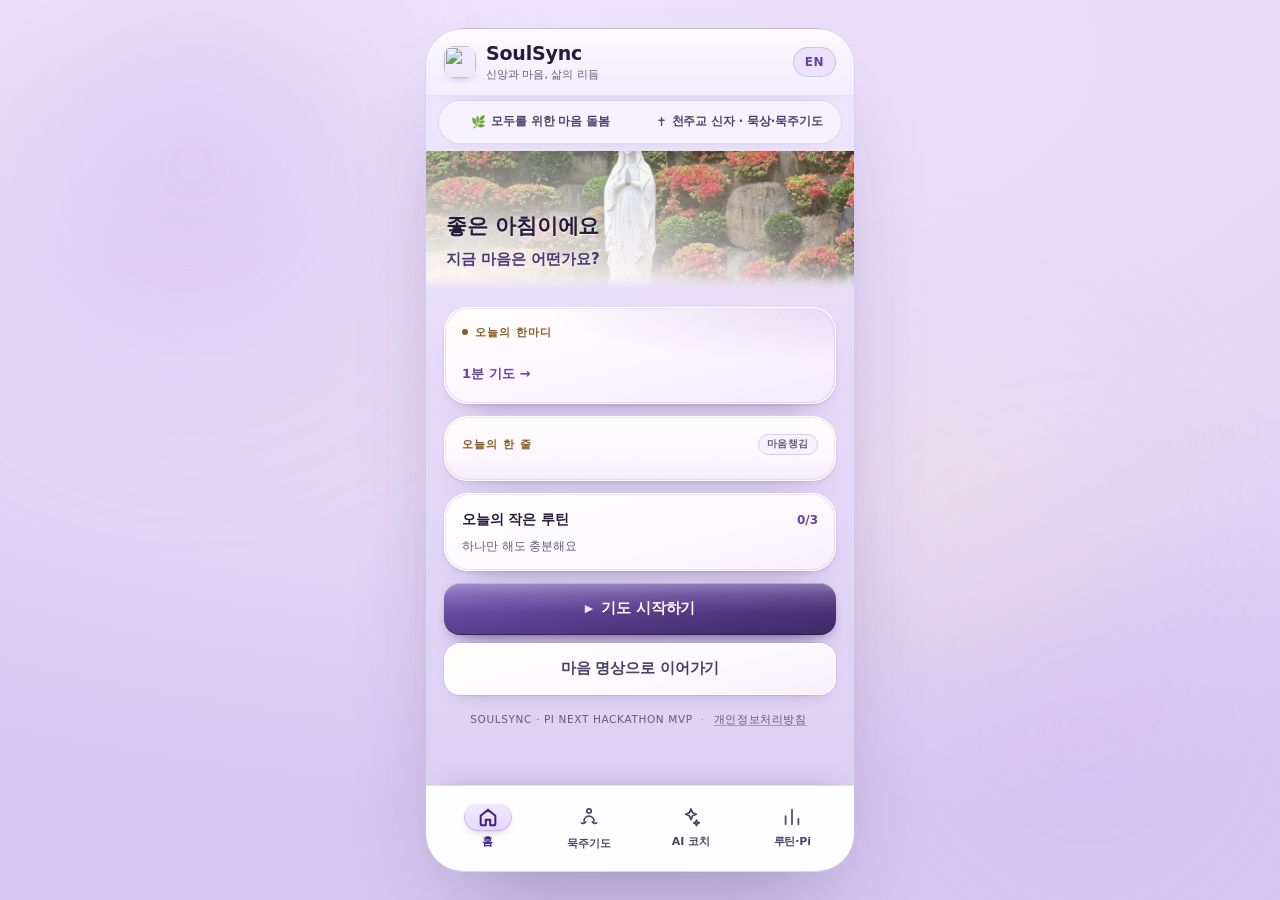
==== commit 1eb72f6c: "Mirror the two-mode build: mind care (default) and Catholic prayer" ====
--- a/index.html
+++ b/index.html
@@ -14,7 +14,7 @@
      loaded the SDK tag at the bottom of this page. -->
 <script>window.__SS_PI_INJECTED = !!(window.Pi && window.Pi.authenticate);</script>
 </head>
-<body>
+<body data-mode="mind">
 <div class="ambient" aria-hidden="true"><span class="glow glow-a"></span><span class="glow glow-b"></span><span class="glow glow-c"></span></div>
 
 <div class="phone-frame" id="phoneFrame">
@@ -25,7 +25,7 @@
       </span>
       <div class="brand-text">
         <h1>SoulSync</h1>
-        <p data-i18n="brand.tagline">신앙과 마음, 삶의 리듬</p>
+        <p data-i18n="brand.tagline" data-i18n-mind="brand.tagline.mind">신앙과 마음, 삶의 리듬</p>
       </div>
     </div>
     <div class="header-actions">
@@ -34,6 +34,20 @@
     </div>
   </header>
 
+  <!-- Two ways into the app, one tap apart. `mind` is the default: a wide,
+       non-religious mind-care mode. `catholic` opens the prayer life. The bar
+       sits between the header and the page so it never scrolls away. -->
+  <div class="mode-bar" id="modeBar" role="tablist" aria-label="모드 선택" data-i18n-aria="mode.label">
+    <button class="mode-opt" id="modeMindBtn" type="button" role="tab" data-mode="mind" aria-selected="true">
+      <span class="mode-ico" aria-hidden="true">🌿</span>
+      <span data-i18n="mode.mind">모두를 위한 마음 돌봄</span>
+    </button>
+    <button class="mode-opt" id="modeCatholicBtn" type="button" role="tab" data-mode="catholic" aria-selected="false">
+      <span class="mode-ico" aria-hidden="true">✝</span>
+      <span data-i18n="mode.catholic">천주교 신자 · 묵상·묵주기도</span>
+    </button>
+  </div>
+
   <main class="app-main" id="appMain">
 
     <!-- ============================================================ HOME -->
@@ -53,14 +67,22 @@
         </div>
         <p class="message-text" id="moodMessage"></p>
         <button class="text-link" id="homeMinuteLink" type="button">
-          <span data-i18n="home.minuteCta">1분 기도</span> <span aria-hidden="true">→</span>
+          <span data-i18n="home.minuteCta" data-i18n-mind="home.minuteCtaMind">1분 기도</span> <span aria-hidden="true">→</span>
         </button>
       </article>
 
-      <article class="card verse-card">
+      <article class="card verse-card" data-mode-only="catholic">
         <div class="card-eyebrow" data-i18n="home.verseLabel">오늘의 말씀</div>
         <p class="verse-text" id="homeVerseText"></p>
         <p class="verse-ref" id="homeVerseRef"></p>
+      </article>
+
+      <article class="card verse-card mind-line-card" data-mode-only="mind">
+        <div class="card-eyebrow">
+          <span data-i18n="home.verseLabelMind">오늘의 한 줄</span>
+          <span class="line-tag" data-i18n="home.verseTagMind">마음챙김</span>
+        </div>
+        <p class="verse-text" id="homeMindLineText"></p>
       </article>
 
       <article class="card todo-card">
@@ -75,9 +97,10 @@
       <div class="cta-stack">
         <button class="btn btn-primary" id="startPrayerBtn" type="button">
           <span class="btn-icon" aria-hidden="true">▶</span>
-          <span data-i18n="home.prayerCta">기도 시작하기</span>
+          <span data-i18n="home.prayerCta" data-i18n-mind="home.prayerCtaMind">기도 시작하기</span>
         </button>
-        <button class="btn btn-ghost" id="startRosaryBtn" type="button" data-i18n="home.rosaryCta">묵주기도로 이어가기</button>
+        <button class="btn btn-ghost" id="startRosaryBtn" type="button" data-mode-only="catholic" data-i18n="home.rosaryCta">묵주기도로 이어가기</button>
+        <button class="btn btn-ghost" id="startMeditationBtn" type="button" data-mode-only="mind" data-i18n="home.rosaryCtaMind">마음 명상으로 이어가기</button>
       </div>
       <p class="foot-note">
         <span data-i18n="common.footer">SoulSync · Pi Next Hackathon MVP</span>
@@ -177,12 +200,74 @@
       </article>
     </section>
 
+    <!-- ======================================================= MEDITATION -->
+    <!-- The mind-care mode's second tab. Four things to rest on, a 4-2-6
+         breathing rhythm, and a plain timer. Nothing here refers to faith, so
+         a first-time visitor meets a mind exercise rather than a rite. -->
+    <section class="view" id="view-meditation" data-view="meditation" aria-label="Meditation">
+      <div class="view-head">
+        <div>
+          <h2 data-i18n="med.title">마음 명상</h2>
+          <p class="view-sub" data-i18n="med.sub">호흡에 머물고, 마음으로 돌아오는 시간</p>
+        </div>
+        <button class="icon-btn" id="medFocusBtn" type="button" aria-pressed="false" aria-label="집중 모드">
+          <span aria-hidden="true">🌙</span>
+        </button>
+      </div>
+
+      <p class="med-topic-label" data-i18n="med.topicLabel">무엇에 머물까요</p>
+      <div class="seg-row med-topics" id="medTopics" role="group" aria-label="topic"></div>
+
+      <article class="card med-card">
+        <p class="med-guide" id="medGuide"></p>
+
+        <div class="breath-wrap med-wrap">
+          <div class="breath-ring med-orb" id="medOrb"><span id="medTime">10:00</span></div>
+        </div>
+
+        <p class="med-phase" id="medPhase"></p>
+        <p class="med-breath-count" id="medBreathCount"></p>
+
+        <div class="med-rhythm" id="medRhythm" aria-hidden="true">
+          <div class="rhythm-labels">
+            <span class="rhythm-seg seg-in" data-phase="inhale"><b>4</b><i data-i18n="med.barIn">들이쉬기</i></span>
+            <span class="rhythm-seg seg-hold" data-phase="hold"><b>2</b><i data-i18n="med.barHold">멈추기</i></span>
+            <span class="rhythm-seg seg-out" data-phase="exhale"><b>6</b><i data-i18n="med.barOut">내쉬기</i></span>
+          </div>
+          <div class="rhythm-track">
+            <span class="rhythm-zone z-in"></span>
+            <span class="rhythm-zone z-hold"></span>
+            <span class="rhythm-zone z-out"></span>
+            <span class="rhythm-fill" id="medRhythmFill"></span>
+          </div>
+        </div>
+
+        <div class="med-durations" id="medDurations" role="group" aria-label="length"></div>
+
+        <div class="med-actions">
+          <button class="btn btn-primary" id="medStartBtn" type="button" data-i18n="med.start">시작하기</button>
+          <button class="chip-btn" id="medResetBtn" type="button"><span aria-hidden="true">↺</span> <span data-i18n="med.reset">처음부터</span></button>
+        </div>
+        <p class="card-note" data-i18n="med.doneNote">3분도 10분도 같은 마음이에요. 앉았다는 것만으로 충분해요.</p>
+      </article>
+
+      <article class="card done-card" id="medDone" hidden>
+        <div class="done-mark" aria-hidden="true">🌿</div>
+        <h3 data-i18n="med.doneTitle">명상을 마쳤어요</h3>
+        <p data-i18n="med.doneBody">지금의 호흡과 마음을 그대로 안고 가요. 오늘의 명상이 기록됐어요.</p>
+        <div class="done-actions">
+          <button class="btn btn-primary" id="medAgainBtn" type="button" data-i18n="med.again">한 번 더</button>
+          <button class="btn btn-ghost" id="medRoutineBtn" type="button" data-i18n="med.routine">루틴 보기</button>
+        </div>
+      </article>
+    </section>
+
     <!-- =========================================================== COACH -->
     <section class="view" id="view-coach" data-view="coach" aria-label="AI Coach">
       <div class="view-head">
         <div>
           <h2 data-i18n="coach.title">AI 코치</h2>
-          <p class="view-sub" data-i18n="coach.sub">지금 마음을 적어 주세요.</p>
+          <p class="view-sub" data-i18n="coach.sub" data-i18n-mind="coach.subMind">지금 마음을 적어 주세요.</p>
         </div>
       </div>
 
@@ -203,7 +288,7 @@
       <div class="view-head">
         <div>
           <h2 data-i18n="routine.title">루틴 · Pi</h2>
-          <p class="view-sub" data-i18n="pi.sub">기도 기록은 내 계정에, 작은 감사는 투명하게.</p>
+          <p class="view-sub" data-i18n="pi.sub" data-i18n-mind="pi.subMind">기도 기록은 내 계정에, 작은 감사는 투명하게.</p>
         </div>
       </div>
 
@@ -221,7 +306,7 @@
       <article class="card week-card">
         <div class="todo-head">
           <h3 data-i18n="routine.weekTitle">최근 7일</h3>
-          <span class="legend" data-i18n="routine.legend">기도 · 묵주 · 말씀</span>
+          <span class="legend" data-i18n="routine.legend" data-i18n-mind="routine.legendMind">기도 · 묵주 · 말씀</span>
         </div>
         <div class="week-grid" id="weekGrid"></div>
       </article>
@@ -250,23 +335,23 @@
       </article>
 
       <article class="card offer-card">
-        <div class="card-eyebrow" data-i18n="pi.offerTitle">감사 봉헌</div>
-        <p class="offer-desc" data-i18n="pi.offerDesc">마음에 남은 감사만큼 작은 Pi를 봉헌해 보세요.</p>
+        <div class="card-eyebrow" data-i18n="pi.offerTitle" data-i18n-mind="pi.offerTitleMind">감사 봉헌</div>
+        <p class="offer-desc" data-i18n="pi.offerDesc" data-i18n-mind="pi.offerDescMind">마음에 남은 감사만큼 작은 Pi를 봉헌해 보세요.</p>
         <div class="amount-row" id="piAmountChips"></div>
         <label class="field">
           <span data-i18n="pi.memoLabel">한 줄 메모 (선택)</span>
-          <input id="piMemo" type="text" maxlength="60" data-i18n-placeholder="pi.memoPlaceholder" placeholder="오늘 감사한 일" />
+          <input id="piMemo" type="text" maxlength="60" data-i18n-placeholder="pi.memoPlaceholder" data-i18n-placeholder-mind="pi.memoPlaceholderMind" placeholder="오늘 감사한 일" />
         </label>
-        <button class="btn btn-gold" id="piOfferBtn" type="button" data-i18n="pi.offerBtn">Pi로 봉헌하기</button>
+        <button class="btn btn-gold" id="piOfferBtn" type="button" data-i18n="pi.offerBtn" data-i18n-mind="pi.offerBtnMind">Pi로 봉헌하기</button>
         <p class="pi-status" id="piStatus" role="status"></p>
         <div class="recent-head"><span data-i18n="pi.recent">최근 봉헌</span></div>
         <ul class="recent-list" id="piRecentList"></ul>
       </article>
 
       <article class="card solidarity-card">
-        <div class="card-eyebrow" data-i18n="pi.solidTitle">글로벌 묵주기도 연대</div>
+        <div class="card-eyebrow" data-i18n="pi.solidTitle" data-i18n-mind="pi.solidTitleMind">글로벌 묵주기도 연대</div>
         <p class="solid-count"><b id="solidCount">0</b></p>
-        <p class="solid-desc" data-i18n="pi.solidDesc">오늘 함께 기도한 파이오니어</p>
+        <p class="solid-desc" data-i18n="pi.solidDesc" data-i18n-mind="pi.solidDescMind">오늘 함께 기도한 파이오니어</p>
         <p class="solid-mine" id="solidMine"></p>
         <p class="card-note" data-i18n="pi.solidNote">데모 모드에서는 예시 숫자로 표시돼요.</p>
       </article>
@@ -290,8 +375,13 @@
       <span data-i18n="nav.home">홈</span>
     </button>
     <button class="tab" data-tab="rosary" type="button">
-      <svg viewBox="0 0 24 24" aria-hidden="true"><path d="M12 2.6v5.2"/><circle cx="12" cy="10.4" r="1.9"/><circle cx="12" cy="14.4" r="1.9"/><circle cx="12" cy="18.4" r="1.9"/><path d="M12 20.4v1.4"/></svg>
-      <span data-i18n="nav.rosary">묵주기도</span>
+      <span class="tab-ico" data-mode-only="catholic">
+        <svg viewBox="0 0 24 24" aria-hidden="true"><path d="M12 2.6v5.2"/><circle cx="12" cy="10.4" r="1.9"/><circle cx="12" cy="14.4" r="1.9"/><circle cx="12" cy="18.4" r="1.9"/><path d="M12 20.4v1.4"/></svg>
+      </span>
+      <span class="tab-ico" data-mode-only="mind">
+        <svg viewBox="0 0 24 24" aria-hidden="true"><circle cx="12" cy="6.6" r="2.4"/><path d="M6.6 17.4c0-3 2.4-5.3 5.4-5.3s5.4 2.3 5.4 5.3"/><path d="M3.8 19.6c1.9.9 4 .1 4.6-1.2"/><path d="M20.2 19.6c-1.9.9-4 .1-4.6-1.2"/></svg>
+      </span>
+      <span data-i18n="nav.rosary" data-i18n-mind="nav.meditation">묵주기도</span>
     </button>
     <button class="tab" data-tab="coach" type="button">
       <svg viewBox="0 0 24 24" aria-hidden="true"><path d="M12 3.2l1.7 4.1 4.1 1.7-4.1 1.7L12 14.8l-1.7-4.1L6.2 9l4.1-1.7z"/><path d="M18 15.4l.9 2.1 2.1.9-2.1.9-.9 2.1-.9-2.1-2.1-.9 2.1-.9z"/></svg>
@@ -310,7 +400,7 @@
     <div class="sheet-grab" aria-hidden="true"></div>
     <div class="sheet-head">
       <div class="sheet-title">
-        <h3 id="minuteTitle" data-i18n="minute.title">1분 기도</h3>
+        <h3 id="minuteTitle" data-i18n="minute.title" data-i18n-mind="minute.titleMind">1분 기도</h3>
         <span class="minute-for" id="minuteFor" hidden></span>
       </div>
       <button class="icon-btn small" id="minuteClose" type="button" aria-label="close">✕</button>
--- a/styles.css
+++ b/styles.css
@@ -41,6 +41,65 @@
   --shadow-card: 0 1px 2px rgba(60, 44, 96, .05), 0 10px 24px -18px rgba(76, 58, 133, .38);
   --shadow-float: 0 18px 44px -18px rgba(76, 58, 133, .38);
 
+  /* --- materials -------------------------------------------------------
+     Flat #fff on the lavender page read as paper, so every card now wears a
+     pearl-ivory face: a silk sheen that shifts from warm white to a faint
+     violet at the bottom corner, a hairline of light along the edge, and a
+     violet-toned ring just inside it. The three shadows are layered on
+     purpose — a 1px contact shadow, a soft mid shadow, and a long ambient
+     one — so a card sits on the page with weight instead of floating flat. */
+  --card-face: linear-gradient(166deg, #fffdfa 0%, #fdfaff 46%, #f7f0fd 100%);
+  --card-face-soft: linear-gradient(166deg, #fdf8ff 0%, #faf4fe 55%, #f4ecfd 100%);
+  --card-edge: rgba(255, 255, 255, .92);
+  --card-ring: rgba(112, 80, 170, .14);
+  --card-shadow:
+    0 1px 0 rgba(255, 255, 255, .9) inset,
+    0 1px 2px rgba(60, 44, 96, .06),
+    0 2px 6px -3px rgba(70, 50, 120, .16),
+    0 22px 36px -26px rgba(70, 50, 120, .55);
+  --card-sheen: repeating-linear-gradient(116deg,
+    rgba(255, 255, 255, .34) 0 1px,
+    rgba(255, 255, 255, 0) 1px 6px);
+
+  /* The few cards that carry their own tint do it through these, so the night
+     face can swap every surface in one place instead of chasing selectors. */
+  --message-face: radial-gradient(120% 90% at 100% 0%, rgba(122, 88, 190, .16), transparent 62%),
+    linear-gradient(166deg, #fffdfb 0%, #fbf5ff 52%, #f2eaff 100%);
+  --verse-face: linear-gradient(180deg, #fffdfa 0%, #fbf6ff 62%, #f5edfe 100%);
+  --feedback-face: linear-gradient(166deg, #fffdfa 0%, #fbf7ff 56%, #f3ebfd 100%);
+  --solidarity-face: radial-gradient(120% 70% at 50% 0%, rgba(150, 112, 214, .14), transparent 62%),
+    linear-gradient(180deg, #fffdfa 0%, #fbf5ff 56%, #f4ecfd 100%);
+  --done-face: radial-gradient(120% 80% at 50% -10%, rgba(224, 184, 114, .22), transparent 62%),
+    linear-gradient(180deg, #fffdf7 0%, #fdf6ea 55%, #f8efdf 100%);
+  --badge-face: linear-gradient(172deg, #fdf2d9, #f6e6c3 60%, #eed9a9);
+  --chip-on-face: linear-gradient(170deg, #f4ecff, #e9dcfb);
+  --gold-tint-face: linear-gradient(172deg, #fdf3dd, #f8e8c8 60%, #f1dcae);
+  --message-ring: rgba(122, 88, 190, .16);
+  --verse-ring: rgba(150, 112, 42, .14);
+  --done-ring: rgba(184, 138, 54, .22);
+  --sheet-face: radial-gradient(120% 60% at 50% 0%, rgba(255, 255, 255, .75), transparent 62%),
+    linear-gradient(180deg, #fdfaff 0%, #f8f1fe 58%, #f1e7fc 100%);
+  --sheet-edge: rgba(255, 255, 255, .9);
+
+  /* Satin for the primary and gold actions: the top edge catches light, the
+     body runs two stops darker, and the bottom carries a hair of shade, which
+     is what makes a flat fill read as a button you can press. */
+  --satin-violet: linear-gradient(172deg, #7d5dba 0%, #5c4193 44%, #4a3479 72%, #3d2a66 100%);
+  --satin-violet-line: rgba(255, 255, 255, .34);
+  --satin-gold: linear-gradient(172deg, #f7e2b6 0%, #e6c483 38%, #d3a85f 68%, #b98c3c 100%);
+  --satin-gold-line: rgba(255, 255, 255, .6);
+
+  /* Ink used on top of the home hero photograph. The plate is now a bright
+     morning window rather than a dark chapel, so the ink is the app's deep
+     violet instead of warm white; the halo behind it is white, which is what
+     keeps the date and the greeting crisp on the pale glass. Focus mode swaps
+     all four back to light ink on a dark night scrim. */
+  --hero-ink: #241c3a;
+  --hero-ink-soft: #4a3a72;
+  --hero-gold: #7c551a;
+  --hero-halo: rgba(255, 255, 255, .72);
+  --hero-photo: url("assets/hero-morning.webp");
+
   --font-ui: -apple-system, BlinkMacSystemFont, "Apple SD Gothic Neo", "Pretendard",
     "Noto Sans KR", "Malgun Gothic", system-ui, "Segoe UI", Roboto, sans-serif;
   --font-serif: "Iowan Old Style", "Apple Garamond", "Noto Serif KR", "Nanum Myeongjo",
@@ -48,6 +107,9 @@
 
   --tab-h: 72px;
   --header-h: 64px;
+  /* The scroll container's own gutter. The home hero bleeds to the frame's
+     edges by pulling back exactly this much, so the two must stay in step. */
+  --main-pad: 18px;
 
   /* Bottom tab bar: the bar itself is the frosted white face, and the one
      active tab sits on a violet pill. The pill, its hairline and the two tab
@@ -141,6 +203,11 @@
   display: flex;
   flex-direction: column;
   background: var(--bg-grad);
+  /* Color is stated on the frame, not inherited from <body>: focus mode swaps
+     --ink for a light night ink inside .phone-frame, and any element without
+     its own color (a heading, a paragraph) was inheriting body's dark ink and
+     sinking into the dark surface. */
+  color: var(--ink);
   overflow: hidden;
   transition: background .45s ease, color .45s ease;
 }
@@ -161,11 +228,17 @@
   align-items: center;
   justify-content: space-between;
   gap: 10px;
-  padding: 14px 18px 12px;
-  background: var(--bg);
-  background: color-mix(in srgb, var(--bg) 88%, transparent);
-  backdrop-filter: blur(14px);
-  border-bottom: 1px solid var(--line-soft);
+  padding: 14px 18px 13px;
+  /* Frosted glass over the page instead of an opaque band: the header keeps
+     the frame's palette but lets the lavender glow through, and a lit top
+     edge plus a fading hairline replace the flat border. */
+  background: linear-gradient(180deg,
+    rgba(255, 255, 255, .74) 0%,
+    color-mix(in srgb, var(--bg) 62%, rgba(255, 255, 255, .78)) 100%);
+  -webkit-backdrop-filter: blur(18px) saturate(150%);
+  backdrop-filter: blur(18px) saturate(150%);
+  border-bottom: 1px solid color-mix(in srgb, var(--line) 55%, transparent);
+  box-shadow: 0 1px 0 rgba(255, 255, 255, .55) inset, 0 12px 26px -26px rgba(60, 44, 96, .55);
   z-index: 5;
   min-width: 0;
   max-width: 100%;
@@ -216,12 +289,20 @@
   overflow-y: auto;
   overflow-x: hidden;
   overscroll-behavior: contain;
-  padding: 18px 18px 30px;
+  padding: var(--main-pad) var(--main-pad) 30px;
   scrollbar-width: none;
 }
 .app-main::-webkit-scrollbar { display: none; }
 
 .view { display: none; max-width: 100%; min-width: 0; }
+/* A soft light from above the column: without it the screens that carry no
+   photograph (rosary, coach, routine) read as a flat lavender sheet, and a
+   card's shadow has nothing to fall on. */
+.app-main {
+  background:
+    radial-gradient(120% 46% at 50% -6%, rgba(255, 255, 255, .62) 0%, rgba(255, 255, 255, 0) 62%),
+    radial-gradient(80% 40% at 88% 4%, rgba(224, 198, 160, .18) 0%, rgba(224, 198, 160, 0) 70%);
+}
 .view.is-active { display: block; animation: rise .28s cubic-bezier(.2, .7, .3, 1) both; }
 
 /* The coach owns its own scroll area: the thread scrolls and the composer sits
@@ -254,7 +335,10 @@
 
 /* -------------------------------------------------------------------- hero */
 .hero { padding: 4px 2px 18px; }
-.date-line { font-size: 11.5px; font-weight: 700; letter-spacing: .08em; text-transform: uppercase; color: var(--gold); }
+/* One step up from 11.5px: the date is the first line the eye meets on the
+   home plate and read too faint on a phone. 13px keeps the caps' airiness
+   without turning the line into a heading. */
+.date-line { font-size: 13px; font-weight: 700; letter-spacing: .08em; text-transform: uppercase; color: var(--gold); }
 /* 800 at -.025em read as a heavy block on the home screen ("너무 답답해").
    One step down to 600, a touch smaller at 21px, and near-neutral tracking
    with a taller line so the greeting feels calm and airy instead of dense. */
@@ -263,52 +347,152 @@
    fuller ink, 600, and 15px rather than a faint 14px whisper. */
 .hero-sub { font-size: 15px; font-weight: 600; color: var(--hero-sub-ink); letter-spacing: -.002em; line-height: 1.45; margin-top: 8px; }
 
+/* The home hero is a photograph, not a heading block: one of the user's own
+   chapel photographs — the morning sun on a marble wall, the bright nave at
+   midday, the blue-lit altar in the evening — bled to the frame's edges and
+   swapped by the hour. It is a slim band, not a wall: the greeting block is
+   what the eye should land on first, so the plate is about half its old height
+   and the mood chips and today's card sit in the first screen under it. The
+   greeting keeps the 21px / 600 the user tuned; only its ink changes here, to
+   the app's deep violet, so the date, the greeting and the question stay crisp
+   on the pale glass. */
+#view-home .hero {
+  position: relative;
+  isolation: isolate;
+  overflow: hidden;
+  display: flex;
+  flex-direction: column;
+  justify-content: flex-end;
+  min-height: 138px;
+  margin: calc(-1 * var(--main-pad)) calc(-1 * var(--main-pad)) 0;
+  padding: 12px calc(var(--main-pad) + 2px) 18px;
+  color: var(--hero-ink);
+}
+/* Three washes over the picture: a warm bloom where the sun crosses the glass,
+   a faint violet breath at the lower left, and a milky ivory veil that thickens
+   toward the bottom — the frosted glass the three lines of ink sit on. The mask
+   then lets the last 10% dissolve into the lavender page, so the plate never
+   ends on a hard band. */
+#view-home .hero::before {
+  content: "";
+  position: absolute;
+  inset: 0;
+  z-index: -1;
+  background:
+    /* the sun's bloom where it crosses the glass, right of centre */
+    radial-gradient(58% 86% at 84% 6%, rgba(255, 222, 168, .28), transparent 70%),
+    /* The frosted ivory glass the three lines of ink sit on: an ellipse pinned
+       to the bottom-left corner, where the date, the greeting and the question
+       are, thinning out toward the right so the picture keeps its subject. */
+    radial-gradient(134% 176% at -6% 118%,
+      rgba(255, 253, 250, .96) 0%,
+      rgba(255, 252, 247, .87) 26%,
+      rgba(255, 250, 246, .62) 50%,
+      rgba(255, 250, 246, .28) 72%,
+      rgba(255, 250, 246, 0) 88%),
+    /* and a short veil into the lavender page, so the plate never ends on a
+       hard band */
+    linear-gradient(180deg,
+      rgba(255, 253, 249, .04) 0%,
+      rgba(255, 252, 247, .10) 46%,
+      rgba(253, 248, 255, .30) 78%,
+      rgba(249, 243, 255, .62) 94%,
+      rgba(246, 239, 255, .80) 100%),
+    #f8f2e9 var(--hero-photo) 50% 46% / cover no-repeat;
+  -webkit-mask-image: linear-gradient(180deg, #000 0 90%, transparent 100%);
+  mask-image: linear-gradient(180deg, #000 0 90%, transparent 100%);
+}
+/* The plate follows the clock: the app stamps <body data-hero> from the hour
+   (see heroSlot() in app.js), and morning is the default so the first paint is
+   already right before the script runs. */
+body[data-hero="day"] { --hero-photo: url("assets/hero-day.webp"); }
+body[data-hero="evening"] { --hero-photo: url("assets/hero-evening.webp"); }
+#view-home .hero > * { position: relative; z-index: 1; }
+#view-home .hero .date-line {
+  color: var(--hero-gold);
+  letter-spacing: .12em;
+  text-shadow: 0 1px 8px var(--hero-halo);
+}
+#view-home .hero h2 {
+  color: var(--hero-ink);
+  text-shadow: 0 1px 0 var(--hero-halo), 0 0 18px var(--hero-halo);
+}
+#view-home .hero .hero-sub {
+  color: var(--hero-ink-soft);
+  text-shadow: 0 1px 10px var(--hero-halo);
+}
+
 /* ------------------------------------------------------------------- chips */
+/* The mood chips follow the photograph's dissolve, pearl tiles on the page
+   itself — six small stones laid under the picture rather than a control bar
+   parked on it. */
 .chip-grid {
+  position: relative;
+  z-index: 2;
   display: grid;
   grid-template-columns: repeat(3, 1fr);
   gap: 8px;
-  margin-bottom: 16px;
+  margin: 2px 1px 16px;
 }
 .mood-chip {
   display: flex; flex-direction: column; align-items: center; gap: 5px;
   padding: 12px 6px 10px;
   border-radius: 16px;
-  border: 1px solid var(--line);
-  background: var(--surface);
+  border: 1px solid var(--card-edge);
+  background: var(--card-face);
   color: var(--ink-2);
   font-size: 12.5px; font-weight: 700;
-  box-shadow: 0 1px 2px rgba(60, 44, 96, .04);
+  box-shadow:
+    0 1px 0 rgba(255, 255, 255, .95) inset,
+    0 2px 5px -3px rgba(40, 24, 70, .35),
+    0 14px 24px -18px rgba(40, 24, 70, .75);
   transition: transform .16s ease, border-color .2s ease, background .2s ease, box-shadow .2s ease;
 }
 .mood-chip .emoji { font-size: 21px; line-height: 1; }
 .mood-chip:active { transform: scale(.96); }
-/* The chosen mood has to read at a glance beside the five white chips: a 2px deep
-   violet border, a 3px lavender halo just outside it, and a soft lavender fill
-   under deeper, heavier text. The 1px padding trim offsets the thicker border, so
-   the chip keeps its size and the grid row does not jump when a mood is picked. */
+/* The chosen mood has to read at a glance beside the five pearl chips: the
+   tile itself turns to satin violet with warm-white ink and a lit top edge,
+   and a violet halo sits just outside it. The 1px transparent border and the
+   inset ring keep the tile exactly the size of its neighbours, so the grid
+   row does not jump when a mood is picked. */
 .mood-chip.is-selected {
-  border: 2px solid var(--violet-strong);
-  padding: 11px 5px 9px;
-  background: linear-gradient(170deg, #f2e9fd 0%, #e6d8f9 100%);
-  color: var(--violet-strong);
+  border-color: transparent;
+  background: var(--satin-violet);
+  color: #fffdfb;
   font-weight: 800;
-  text-shadow: 0 1px 0 rgba(84, 56, 152, .14);
-  box-shadow:
-    0 0 0 3px rgba(84, 56, 152, .16),
-    0 10px 22px -14px rgba(70, 49, 127, .6);
+  text-shadow: 0 1px 2px rgba(24, 14, 44, .35);
+  box-shadow:
+    0 0 0 1px rgba(92, 64, 155, .38),
+    0 0 0 4px rgba(124, 92, 186, .14),
+    0 1px 0 var(--satin-violet-line) inset,
+    0 -1px 0 rgba(24, 14, 44, .38) inset,
+    0 16px 26px -16px rgba(54, 34, 96, .9);
 }
 
 /* ------------------------------------------------------------------- cards */
 .card {
   position: relative;
-  background: var(--surface);
-  border: 1px solid var(--line);
+  background: var(--card-face);
+  border: 1px solid var(--card-edge);
   border-radius: var(--radius-lg);
   padding: 17px 17px 16px;
-  box-shadow: var(--shadow-card);
+  box-shadow: var(--card-shadow);
   margin-bottom: 12px;
 }
+/* A thread of silk over the pearl face, and a violet hairline just inside the
+   lit edge. At arm's length these two are what make the card read as a
+   material instead of a rectangle. */
+.card::before,
+.card::after {
+  content: "";
+  position: absolute;
+  inset: 0;
+  border-radius: inherit;
+  pointer-events: none;
+}
+.card::before { background-image: var(--card-sheen); opacity: .22; }
+.card::after { box-shadow: inset 0 0 0 1px var(--card-ring); }
+.card > * { position: relative; z-index: 1; }
 .card-eyebrow {
   display: flex; align-items: center; gap: 7px;
   font-size: 11px; font-weight: 800; letter-spacing: .1em; text-transform: uppercase;
@@ -328,10 +512,11 @@
 }
 
 .message-card {
-  background:
-    linear-gradient(165deg, rgba(100, 68, 159, .13), rgba(100, 68, 159, .04) 70%, transparent),
-    var(--surface);
-  border-color: color-mix(in srgb, var(--violet) 16%, var(--line));
+  background: var(--message-face);
+  border-color: var(--card-edge);
+}
+.message-card::after {
+  box-shadow: inset 0 0 0 1px var(--message-ring);
 }
 .message-text {
   font-size: 15px; line-height: 1.72; color: var(--ink-2); letter-spacing: -.005em;
@@ -348,7 +533,10 @@
 .text-link.danger { color: var(--danger); margin-top: 4px; }
 .text-link:active { opacity: .65; }
 
-.verse-card { background: linear-gradient(180deg, var(--surface), var(--surface-2)); }
+.verse-card { background: var(--verse-face); }
+.verse-card::after {
+  box-shadow: inset 0 0 0 1px var(--verse-ring);
+}
 .verse-text {
   font-family: var(--font-serif);
   font-size: 15.5px; line-height: 1.8;
@@ -374,17 +562,19 @@
 .todo-item:last-child { border-bottom: 0; }
 .todo-item .check {
   flex: 0 0 auto;
-  width: 23px; height: 23px; border-radius: 8px;
-  border: 1.6px solid var(--line);
-  background: var(--surface);
+  width: 23px; height: 23px; border-radius: 9px;
+  border: 1.4px solid color-mix(in srgb, var(--violet) 42%, transparent);
+  background: var(--card-face);
+  box-shadow: 0 1px 0 rgba(255, 255, 255, .9) inset, 0 1px 2px rgba(60, 44, 96, .07);
   display: grid; place-items: center;
   font-size: 12px; color: transparent;
   transition: all .2s ease;
 }
 .todo-item.is-done .check {
-  background: linear-gradient(150deg, var(--violet), var(--violet-strong));
+  background: var(--satin-violet);
   border-color: transparent;
   color: #fff;
+  box-shadow: 0 1px 0 var(--satin-violet-line) inset, 0 6px 12px -9px rgba(58, 38, 104, .9);
 }
 .todo-item.is-done .label { color: var(--muted); text-decoration: line-through; text-decoration-color: var(--line); }
 .todo-item .label { flex: 1; }
@@ -395,6 +585,8 @@
 /* ------------------------------------------------------------------ buttons */
 .cta-stack { display: grid; gap: 8px; margin-top: 4px; }
 .btn {
+  position: relative;
+  overflow: hidden;
   display: inline-flex; align-items: center; justify-content: center; gap: 8px;
   min-height: 52px; padding: 0 18px;
   border-radius: 16px;
@@ -402,31 +594,69 @@
   transition: transform .14s ease, box-shadow .2s ease, background .2s ease;
 }
 .btn:active { transform: scale(.98); }
+/* The satin comes from three things stacked: a violet body darkening to the
+   foot, a 1px lit edge along the top, and a broad sheen across the upper half
+   that dies out before the middle. Together they make the button feel
+   pressed from cloth rather than filled with paint. */
+.btn-primary,
+.btn-gold {
+  text-shadow: 0 1px 1px rgba(28, 16, 48, .22);
+}
+.btn-primary::before,
+.btn-gold::before,
+.bead-btn::before {
+  content: "";
+  position: absolute;
+  inset: 0 0 auto;
+  height: 58%;
+  background: linear-gradient(180deg,
+    rgba(255, 255, 255, .30) 0%,
+    rgba(255, 255, 255, .10) 46%,
+    rgba(255, 255, 255, 0) 100%);
+  pointer-events: none;
+}
 .btn-sm { min-height: 44px; font-size: 13.5px; border-radius: 13px; padding: 0 14px; }
 .btn-primary {
-  color: #fcfaff;
-  background: linear-gradient(160deg, #6f51a8 0%, #523b83 55%, #412e6a 100%);
-  box-shadow: 0 14px 26px -16px rgba(70, 51, 111, .95), 0 1px 0 rgba(255, 255, 255, .18) inset;
+  color: #fdfbff;
+  background: var(--satin-violet);
+  box-shadow:
+    0 1px 0 var(--satin-violet-line) inset,
+    0 -1px 0 rgba(26, 15, 46, .45) inset,
+    0 16px 28px -18px rgba(58, 38, 104, .95),
+    0 3px 8px -4px rgba(40, 26, 70, .4);
 }
 .btn-ghost {
   color: var(--ink-2);
-  background: var(--surface);
-  border: 1px solid var(--line);
+  background: var(--card-face);
+  border: 1px solid var(--card-edge);
+  box-shadow:
+    0 1px 0 rgba(255, 255, 255, .95) inset,
+    0 0 0 1px var(--card-ring),
+    0 10px 20px -18px rgba(60, 44, 96, .6);
 }
 .btn-gold {
   width: 100%;
   color: #3b2b10;
-  background: linear-gradient(160deg, #f0d6a2, #d8ac5e 60%, #a87e2c);
-  box-shadow: 0 14px 26px -18px rgba(150, 112, 42, .9);
-}
+  background: var(--satin-gold);
+  box-shadow:
+    0 1px 0 var(--satin-gold-line) inset,
+    0 -1px 0 rgba(120, 84, 20, .30) inset,
+    0 16px 28px -18px rgba(150, 112, 42, .95),
+    0 3px 8px -4px rgba(120, 84, 20, .3);
+}
+.btn-gold::before { background: linear-gradient(180deg, rgba(255, 255, 255, .45), rgba(255, 255, 255, 0) 100%); }
 .btn-icon { font-size: 11px; opacity: .9; }
 .btn[disabled] { opacity: .55; pointer-events: none; }
 
 .icon-btn {
   width: 40px; height: 40px; border-radius: 13px;
   display: grid; place-items: center;
-  background: var(--surface);
-  border: 1px solid var(--line);
+  background: var(--card-face);
+  border: 1px solid var(--card-edge);
+  box-shadow:
+    0 1px 0 rgba(255, 255, 255, .95) inset,
+    0 0 0 1px var(--card-ring),
+    0 8px 16px -14px rgba(60, 44, 96, .7);
   font-size: 16px;
   color: var(--ink-2);
 }
@@ -439,16 +669,24 @@
   display: inline-flex; align-items: center; justify-content: center; gap: 5px;
   padding: 0 8px;
   border-radius: 12px;
-  border: 1px solid var(--line);
-  background: var(--surface);
+  border: 1px solid var(--card-edge);
+  background: var(--card-face-soft);
+  box-shadow:
+    0 1px 0 rgba(255, 255, 255, .9) inset,
+    0 0 0 1px rgba(118, 86, 176, .07),
+    0 6px 14px -12px rgba(60, 44, 96, .65);
   font-size: 12px; font-weight: 700; color: var(--ink-2);
   white-space: nowrap;
   transition: all .18s ease;
 }
 .chip-btn[aria-pressed="true"] {
-  background: var(--violet-soft);
-  border-color: color-mix(in srgb, var(--violet) 32%, transparent);
+  background: var(--chip-on-face);
+  border-color: color-mix(in srgb, var(--violet) 26%, transparent);
   color: var(--violet-strong);
+  box-shadow:
+    0 1px 0 rgba(255, 255, 255, .9) inset,
+    0 0 0 1px rgba(124, 92, 186, .18),
+    0 8px 16px -14px rgba(70, 50, 120, .7);
 }
 .chip-btn:active { transform: scale(.97); }
 
@@ -465,26 +703,38 @@
   flex: 1 0 auto;
   padding: 9px 13px;
   border-radius: 999px;
-  border: 1px solid var(--line);
-  background: var(--surface);
+  border: 1px solid var(--card-edge);
+  background: var(--card-face-soft);
+  box-shadow:
+    0 1px 0 rgba(255, 255, 255, .9) inset,
+    0 0 0 1px rgba(118, 86, 176, .07),
+    0 6px 14px -12px rgba(60, 44, 96, .6);
   font-size: 12.5px; font-weight: 700; color: var(--ink-2);
   transition: all .18s ease;
 }
 .seg.is-active {
-  color: #fcfaff;
-  background: linear-gradient(160deg, #6f51a8, #4e3781);
+  color: #fdfbff;
+  background: var(--satin-violet);
   border-color: transparent;
-  box-shadow: 0 8px 18px -12px rgba(70, 51, 111, .9);
+  text-shadow: 0 1px 1px rgba(26, 15, 46, .3);
+  box-shadow:
+    0 1px 0 var(--satin-violet-line) inset,
+    0 -1px 0 rgba(26, 15, 46, .35) inset,
+    0 12px 20px -14px rgba(58, 38, 104, .95);
 }
 .rec-note { font-size: 12px; color: var(--muted); line-height: 1.55; margin: 0 2px 12px; }
 
 .mystery-strip {
   display: grid; gap: 2px;
   margin-bottom: 12px;
-  padding: 8px 10px;
-  background: var(--surface-2);
-  border: 1px solid var(--line-soft);
-  border-radius: 16px;
+  padding: 9px 12px;
+  background: var(--card-face-soft);
+  border: 1px solid var(--card-edge);
+  border-radius: 18px;
+  box-shadow:
+    0 1px 0 rgba(255, 255, 255, .9) inset,
+    0 0 0 1px var(--card-ring),
+    0 12px 24px -24px rgba(60, 44, 96, .7);
 }
 .mystery-strip li {
   display: flex; align-items: center; gap: 9px;
@@ -496,19 +746,29 @@
   width: 19px; height: 19px; border-radius: 50%;
   display: grid; place-items: center;
   font-size: 10.5px; font-weight: 800;
-  background: var(--surface);
-  border: 1px solid var(--line);
+  background: var(--card-face);
+  border: 1px solid color-mix(in srgb, var(--violet) 18%, transparent);
+  box-shadow: 0 1px 0 rgba(255, 255, 255, .9), 0 1px 2px rgba(60, 44, 96, .07) inset;
   color: var(--muted);
 }
 .mystery-strip li.is-current { color: var(--ink); font-weight: 700; }
 .mystery-strip li.is-current .num {
-  background: var(--violet); border-color: transparent; color: #fff;
+  background: var(--satin-violet); border-color: transparent; color: #fff;
+  box-shadow: 0 1px 0 var(--satin-violet-line) inset, 0 4px 8px -5px rgba(58, 38, 104, .9);
 }
 .mystery-strip li.is-done .num {
   background: var(--sage-soft); border-color: transparent; color: var(--sage);
 }
 
-.prayer-card { padding-bottom: 14px; }
+.prayer-card {
+  padding-bottom: 14px;
+  /* A wash of window light from the top edge: this is where the prayer is
+     read, so the card holds a faint stained-glass glow rather than a flat
+     face. */
+  background:
+    radial-gradient(130% 62% at 50% -14%, rgba(150, 112, 214, .13), transparent 62%),
+    var(--card-face);
+}
 .decade-row { display: flex; align-items: center; justify-content: space-between; gap: 10px; }
 .decade-dots { display: flex; align-items: center; gap: 7px; }
 .decade-dots span {
@@ -517,22 +777,38 @@
   background: transparent;
   transition: all .25s ease;
 }
-.decade-dots span.is-done { background: var(--violet); border-color: transparent; }
+.decade-dots span.is-done {
+  background: radial-gradient(circle at 34% 30%, #8a6ec2, var(--violet) 62%);
+  border-color: transparent;
+  box-shadow: 0 1px 2px -1px rgba(58, 38, 104, .6);
+}
 .decade-dots span.is-current {
-  background: var(--gold); border-color: transparent;
-  box-shadow: 0 0 0 4px rgba(150, 112, 42, .20);
+  background: radial-gradient(circle at 34% 30%, #f6dca4, var(--gold) 60%);
+  border-color: transparent;
+  box-shadow: 0 0 0 4px rgba(150, 112, 42, .18), 0 2px 4px -2px rgba(120, 84, 20, .5);
   transform: scale(1.15);
 }
 .step-info { font-size: 11px; font-weight: 800; letter-spacing: .04em; color: var(--muted); text-transform: uppercase; }
 
-.bead-row { display: flex; gap: 5px; margin: 13px 0 15px; }
+/* Ten beads on the line: each slot carries a small stone with a lit crown and
+   a hair of shade, so the decade reads as a string of beads instead of a
+   dashed bar. */
+.bead-row { display: flex; align-items: center; gap: 5px; margin: 13px 0 15px; }
 .bead-row span {
-  flex: 1 1 0; height: 5px; border-radius: 999px;
+  flex: 1 1 0; height: 6px; border-radius: 999px;
   background: var(--line-soft);
-  transition: background .25s ease;
-}
-.bead-row span.is-done { background: linear-gradient(90deg, var(--gold), #e0bc76); }
-.bead-row span.is-now { background: var(--gold); animation: beadPulse 1.6s ease-in-out infinite; }
+  box-shadow: inset 0 1px 1px rgba(60, 44, 96, .10);
+  transition: background .25s ease, box-shadow .25s ease;
+}
+.bead-row span.is-done {
+  background: linear-gradient(180deg, #f0cf92, #cf9c4a 70%, #b98634);
+  box-shadow: 0 1px 0 rgba(255, 245, 220, .7) inset, 0 2px 5px -3px rgba(120, 84, 20, .7);
+}
+.bead-row span.is-now {
+  background: linear-gradient(180deg, #f7dfae, #d9a955 60%, #b98a36);
+  box-shadow: 0 1px 0 rgba(255, 250, 235, .85) inset, 0 0 0 1px rgba(184, 138, 54, .35), 0 3px 8px -4px rgba(150, 112, 42, .8);
+  animation: beadPulse 1.6s ease-in-out infinite;
+}
 @keyframes beadPulse { 0%, 100% { opacity: .45; } 50% { opacity: 1; } }
 
 .prayer-head { display: flex; align-items: baseline; justify-content: space-between; gap: 10px; }
@@ -544,8 +820,8 @@
   white-space: pre-line;
   word-break: keep-all;
   overflow-wrap: break-word;
-  font-size: 16.5px;
-  line-height: 1.85;
+  font-size: 15px;
+  line-height: 1.8;
   /* One step up from the plain 400 the serif body used to sit at — enough ink
      to hold its line on a phone, short of the 600 the scripture body uses. */
   font-weight: 500;
@@ -556,16 +832,16 @@
   transition: font-size .3s ease;
 }
 
-/* The Creed, the Our Father and the Hail Mary are the prayers long enough to
-   push the bead button off a phone screen, so those three step down one size;
-   the short acclamations (성호경·영광송·구원의 기도) keep 16.5px. */
-.prayer-text.is-compact {
-  font-size: 15px;
-  line-height: 1.8;
-}
-
-.progress-track { height: 3px; border-radius: 999px; background: var(--line-soft); margin: 14px 0 14px; overflow: hidden; }
-.progress-fill { height: 100%; width: 0%; border-radius: 999px; background: linear-gradient(90deg, var(--violet), var(--gold)); transition: width .2s linear; }
+/* Every prayer step reads at the same size — the short acclamations and the
+   long prayers alike — so the card never jumps when the rosary moves on. */
+
+.progress-track { height: 3px; border-radius: 999px; background: var(--line-soft); margin: 14px 0 14px; overflow: hidden; box-shadow: inset 0 1px 1px rgba(60, 44, 96, .10); }
+.progress-fill {
+  height: 100%; width: 0%; border-radius: 999px;
+  background: linear-gradient(90deg, var(--violet), #9a7ac8 58%, var(--gold));
+  box-shadow: 0 1px 0 rgba(255, 255, 255, .45) inset, 0 0 6px rgba(150, 112, 214, .45);
+  transition: width .2s linear;
+}
 
 /* The progress line is also the seek control: a 28px finger-friendly strip
    around a slim track, so the prayer can be pulled forward or back. */
@@ -603,8 +879,12 @@
   min-height: 58px;
   display: grid; place-items: center;
   border-radius: 999px;
-  border: 1px solid var(--line);
-  background: var(--surface-2);
+  border: 1px solid var(--card-edge);
+  background: var(--card-face-soft);
+  box-shadow:
+    0 1px 0 rgba(255, 255, 255, .9) inset,
+    0 0 0 1px var(--card-ring),
+    0 10px 18px -16px rgba(60, 44, 96, .8);
   color: var(--violet-strong);
   font-size: 24px; font-weight: 700; line-height: 1;
   transition: transform .12s ease, background .18s ease, opacity .18s ease;
@@ -619,9 +899,15 @@
   border-radius: 999px;
   display: inline-flex; align-items: center; justify-content: center; gap: 10px;
   font-size: 15px; font-weight: 800; letter-spacing: -.01em;
-  color: #fcfaff;
-  background: linear-gradient(160deg, #6f51a8, #533d85 65%, #412d69);
-  box-shadow: 0 16px 28px -18px rgba(70, 51, 111, .95);
+  color: #fdfbff;
+  background: var(--satin-violet);
+  border: 1px solid rgba(255, 255, 255, .10);
+  text-shadow: 0 1px 1px rgba(26, 15, 46, .3);
+  box-shadow:
+    0 1px 0 var(--satin-violet-line) inset,
+    0 -1px 0 rgba(26, 15, 46, .45) inset,
+    0 18px 30px -18px rgba(58, 38, 104, .95),
+    0 3px 8px -4px rgba(40, 26, 70, .35);
   overflow: hidden;
   transition: transform .12s ease;
 }
@@ -630,6 +916,7 @@
 .bead-btn-ring {
   width: 10px; height: 10px; border-radius: 50%;
   border: 2px solid rgba(252, 250, 255, .8);
+  box-shadow: 0 0 0 3px rgba(252, 250, 255, .10), 0 1px 2px rgba(20, 10, 40, .3) inset;
 }
 .bead-btn.is-pulse::after {
   content: "";
@@ -639,19 +926,28 @@
 }
 @keyframes tapFlash { from { opacity: 1; } to { opacity: 0; } }
 
-.rosary-controls { display: flex; gap: 7px; margin-top: 12px; }
+.rosary-controls { display: flex; flex-wrap: nowrap; gap: 6px; margin-top: 12px; }
+/* Four chips share the row whatever the state: they give up padding and a
+   little type size rather than taking a second row that pushes the card
+   below the fold. */
+.rosary-controls .chip-btn {
+  min-width: 0;
+  padding: 0 6px;
+  gap: 4px;
+  font-size: 11.5px;
+}
 /* The cathedral sound: an icon with its state written under it, narrow enough
    that the three main chips keep their width. */
 .rosary-controls .bgm-chip {
   flex: 0 0 auto;
   flex-direction: column;
   gap: 0;
-  min-width: 50px;
-  padding: 0 7px;
+  min-width: 44px;
+  padding: 0 4px;
   line-height: 1;
 }
-.bgm-chip .bgm-icon { font-size: 13px; line-height: 1.15; }
-.bgm-chip .bgm-state { font-size: 9.5px; font-weight: 800; letter-spacing: .02em; line-height: 1.15; opacity: .78; }
+.bgm-chip .bgm-icon { font-size: 13px; line-height: 1.2; }
+.bgm-chip .bgm-state { font-size: 10px; font-weight: 800; letter-spacing: .01em; line-height: 1.2; opacity: .8; }
 
 /* Voice options: folded away until voice guidance is on, then unfolded softly
    so the prayer card stays calm at rest. */
@@ -693,7 +989,12 @@
 .vseg:active { transform: scale(.97); }
 .card-note { font-size: 11px; color: var(--muted); line-height: 1.6; margin-top: 11px; }
 
-.done-card { text-align: center; border-color: color-mix(in srgb, var(--gold) 40%, var(--line)); background: linear-gradient(180deg, var(--gold-soft), var(--surface)); }
+.done-card {
+  text-align: center;
+  border-color: var(--card-edge);
+  background: var(--done-face);
+}
+.done-card::after { box-shadow: inset 0 0 0 1px var(--done-ring); }
 .done-mark { font-size: 30px; color: var(--gold); margin-bottom: 8px; }
 .done-card h3 { font-size: 17px; font-weight: 800; }
 .done-card p { font-size: 13px; color: var(--ink-2); line-height: 1.7; margin-top: 8px; }
@@ -708,19 +1009,50 @@
   overflow-x: hidden;
   overscroll-behavior: contain;
   -webkit-overflow-scrolling: touch;
+  scrollbar-width: none;
   padding-bottom: 4px;
 }
-.thread-empty { font-size: 13px; color: var(--muted); text-align: center; padding: 24px 8px; }
+#view-coach .coach-thread::-webkit-scrollbar { display: none; }
+.thread-empty {
+  align-self: center;
+  margin: 0 2px;
+  padding: 26px 22px 24px;
+  border-radius: 20px;
+  background: var(--card-face);
+  border: 1px solid var(--card-edge);
+  box-shadow: var(--card-shadow);
+  font-family: var(--font-serif);
+  font-size: 14.5px; line-height: 1.95; letter-spacing: -.005em;
+  color: var(--ink-2);
+  text-align: center;
+  word-break: keep-all; overflow-wrap: break-word;
+}
+/* The first visit to the coach used to be a bare grey line floating in an empty
+   column. The invitation now sits in the same pearl material the replies use,
+   under a small gold cross drawn as a background — decorative, so a screen
+   reader has nothing to announce. */
+.thread-empty::before {
+  content: "";
+  display: block;
+  width: 16px;
+  height: 16px;
+  margin: 0 auto 10px;
+  background: url("data:image/svg+xml,%3Csvg xmlns='http://www.w3.org/2000/svg' viewBox='0 0 20 20'%3E%3Cpath d='M9 1h2v7h6v2h-6v9H9v-9H3V8h6z' fill='%23875c1d'/%3E%3C/svg%3E") center / 16px 16px no-repeat;
+  opacity: .85;
+}
 
 .bubble-user {
   justify-self: end;
   max-width: 84%;
   padding: 11px 14px;
   border-radius: 18px 18px 4px 18px;
-  background: linear-gradient(160deg, #6f51a8, #523b83);
+  background: var(--satin-violet);
   color: #fdfbff;
   font-size: 14px; line-height: 1.6;
-  box-shadow: 0 10px 20px -16px rgba(70, 51, 111, .9);
+  box-shadow:
+    0 1px 0 var(--satin-violet-line) inset,
+    0 -1px 0 rgba(26, 15, 46, .3) inset,
+    0 12px 22px -16px rgba(58, 38, 104, .95);
   animation: rise .25s ease both;
 }
 
@@ -729,9 +1061,9 @@
   width: 100%;
   padding: 16px;
   border-radius: 20px 20px 20px 6px;
-  background: var(--surface);
-  border: 1px solid var(--line);
-  box-shadow: var(--shadow-card);
+  background: var(--card-face);
+  border: 1px solid var(--card-edge);
+  box-shadow: var(--card-shadow);
   animation: rise .3s ease both;
 }
 .coach-reply .empathy { font-size: 14.5px; line-height: 1.75; color: var(--ink-2); word-break: keep-all; overflow-wrap: break-word; }
@@ -787,8 +1119,12 @@
   max-width: 100%;
   padding: 7px 10px;
   border-radius: 999px;
-  background: var(--surface);
-  border: 1px solid var(--line);
+  background: var(--card-face);
+  border: 1px solid var(--card-edge);
+  box-shadow:
+    0 1px 0 rgba(255, 255, 255, .9) inset,
+    0 0 0 1px rgba(118, 86, 176, .07),
+    0 6px 12px -11px rgba(60, 44, 96, .7);
   font-size: 11.5px; font-weight: 600; color: var(--ink-2);
   white-space: nowrap;
   line-height: 1.35;
@@ -819,10 +1155,13 @@
   resize: none;
   padding: 12px 14px;
   border-radius: 15px;
-  border: 1px solid var(--line);
-  background: var(--surface);
+  border: 1px solid var(--card-edge);
+  background: var(--card-face);
+  box-shadow:
+    0 1px 0 rgba(255, 255, 255, .9) inset,
+    0 0 0 1px rgba(118, 86, 176, .08),
+    0 8px 16px -14px rgba(60, 44, 96, .7);
   font-size: 14px; line-height: 1.45;
-  box-shadow: 0 1px 2px rgba(60, 44, 96, .04);
 }
 .composer textarea::placeholder { color: color-mix(in srgb, var(--muted) 75%, transparent); }
 .send-btn {
@@ -832,9 +1171,12 @@
   border-radius: 15px;
   display: grid; place-items: center;
   font-size: 18px; font-weight: 800;
-  color: #fcfaff;
-  background: linear-gradient(160deg, #6f51a8, #4e3781);
-  box-shadow: 0 10px 20px -14px rgba(70, 51, 111, .95);
+  color: #fdfbff;
+  background: var(--satin-violet);
+  box-shadow:
+    0 1px 0 var(--satin-violet-line) inset,
+    0 -1px 0 rgba(26, 15, 46, .4) inset,
+    0 12px 22px -14px rgba(58, 38, 104, .95);
 }
 .send-btn:active { transform: scale(.94); }
 
@@ -843,18 +1185,27 @@
 .stat-card {
   padding: 15px 16px;
   border-radius: var(--radius-md);
-  background: var(--surface);
-  border: 1px solid var(--line);
-  box-shadow: var(--shadow-card);
-}
+  background: var(--card-face);
+  border: 1px solid var(--card-edge);
+  box-shadow: var(--card-shadow);
+}
+.stat-card::after {
+  content: "";
+  position: absolute;
+  inset: 0;
+  border-radius: inherit;
+  box-shadow: inset 0 0 0 1px var(--card-ring);
+  pointer-events: none;
+}
+.stat-card { position: relative; }
 .stat-label { display: block; font-size: 11px; font-weight: 800; letter-spacing: .08em; text-transform: uppercase; color: var(--muted); }
 .stat-value { display: flex; align-items: baseline; gap: 4px; margin-top: 6px; }
 .stat-value b { font-size: 30px; font-weight: 800; letter-spacing: -.03em; color: var(--violet-strong); }
 .stat-value i { font-style: normal; font-size: 12px; color: var(--muted); font-weight: 700; }
 
 .week-grid { display: grid; grid-template-columns: repeat(7, 1fr); gap: 5px; margin-top: 12px; }
-.day-cell { display: grid; justify-items: center; gap: 5px; padding: 7px 2px; border-radius: 11px; background: var(--surface-2); }
-.day-cell.is-today { background: var(--violet-soft); box-shadow: 0 0 0 1px color-mix(in srgb, var(--violet) 30%, transparent) inset; }
+.day-cell { display: grid; justify-items: center; gap: 5px; padding: 7px 2px; border-radius: 11px; background: var(--card-face-soft); box-shadow: inset 0 0 0 1px rgba(118, 86, 176, .07); }
+.day-cell.is-today { background: linear-gradient(170deg, #f4ecff, #e9dcfb); box-shadow: 0 0 0 1px color-mix(in srgb, var(--violet) 26%, transparent), 0 1px 0 rgba(255, 255, 255, .9) inset; }
 .day-cell .wd { font-size: 10px; font-weight: 700; color: var(--muted); }
 .day-cell .dn { font-size: 11px; font-weight: 800; color: var(--ink-2); font-variant-numeric: tabular-nums; }
 .day-dots { display: grid; gap: 3px; }
@@ -863,7 +1214,8 @@
 .day-dots i.on.rosary { background: var(--gold); }
 .day-dots i.on.word { background: var(--sage); }
 
-.feedback-card { background: linear-gradient(165deg, rgba(107, 76, 154, .06), transparent 70%), var(--surface); }
+.feedback-card { background: var(--feedback-face); }
+.feedback-card::after { box-shadow: inset 0 0 0 1px var(--message-ring); }
 .feedback-card p { font-size: 13.5px; line-height: 1.7; color: var(--ink-2); }
 
 .pi-head { display: flex; align-items: center; justify-content: space-between; gap: 10px; }
@@ -871,8 +1223,10 @@
 .badge {
   font-size: 10.5px; font-weight: 800; letter-spacing: .04em;
   padding: 4px 9px; border-radius: 999px;
-  background: var(--gold-soft); color: #7a5a17;
-  border: 1px solid color-mix(in srgb, var(--gold) 30%, transparent);
+  background: var(--badge-face);
+  color: #6f4f10;
+  border: 1px solid rgba(173, 132, 56, .30);
+  box-shadow: 0 1px 0 rgba(255, 255, 255, .85) inset, 0 4px 8px -6px rgba(120, 84, 20, .5);
 }
 .badge.live { background: var(--sage-soft); color: #3f5d4c; border-color: color-mix(in srgb, var(--sage) 30%, transparent); }
 .pi-user { font-size: 13px; color: var(--ink-2); margin-top: 10px; }
@@ -885,16 +1239,18 @@
   flex: 1;
   padding: 10px 4px;
   border-radius: 12px;
-  border: 1px solid var(--line);
-  background: var(--surface);
+  border: 1px solid var(--card-edge);
+  background: var(--card-face-soft);
+  box-shadow: 0 1px 0 rgba(255, 255, 255, .9) inset, 0 0 0 1px rgba(118, 86, 176, .07);
   font-size: 13px; font-weight: 800; color: var(--ink-2);
   font-variant-numeric: tabular-nums;
   transition: all .16s ease;
 }
 .amount-chip.is-active {
-  border-color: color-mix(in srgb, var(--gold) 60%, transparent);
-  background: var(--gold-soft);
+  border-color: rgba(184, 138, 54, .45);
+  background: var(--gold-tint-face);
   color: #6d4f10;
+  box-shadow: 0 1px 0 rgba(255, 255, 255, .9) inset, 0 0 0 1px rgba(184, 138, 54, .18), 0 8px 14px -12px rgba(120, 84, 20, .8);
 }
 .field { display: block; margin-bottom: 12px; }
 .field span { display: block; font-size: 11px; font-weight: 700; color: var(--muted); margin-bottom: 5px; }
@@ -902,8 +1258,9 @@
   width: 100%; height: 44px;
   padding: 0 13px;
   border-radius: 12px;
-  border: 1px solid var(--line);
-  background: var(--surface-2);
+  border: 1px solid var(--card-edge);
+  background: var(--card-face-soft);
+  box-shadow: 0 1px 0 rgba(255, 255, 255, .9) inset, 0 0 0 1px rgba(118, 86, 176, .08);
   font-size: 13.5px;
 }
 .pi-status { font-size: 12px; line-height: 1.55; margin-top: 10px; color: var(--muted); min-height: 0; }
@@ -928,11 +1285,16 @@
 .recent-list li .when { font-size: 10.5px; color: var(--muted); }
 .recent-empty { font-size: 12px; color: var(--muted); padding: 6px 0; }
 
-.solidarity-card { text-align: center; background: linear-gradient(180deg, var(--violet-soft), var(--surface) 60%); }
+.solidarity-card {
+  text-align: center;
+  background: var(--solidarity-face);
+}
+.solidarity-card::after { box-shadow: inset 0 0 0 1px var(--message-ring); }
 .solid-count { font-size: 38px; font-weight: 800; letter-spacing: -.03em; color: var(--violet-strong); line-height: 1.1; font-variant-numeric: tabular-nums; }
 .solid-desc { font-size: 12px; color: var(--muted); margin-top: 2px; }
 .solid-mine { font-size: 12px; font-weight: 700; color: var(--gold); margin-top: 8px; }
-.danger-card { background: var(--surface-2); }
+.danger-card { background: var(--card-face-soft); }
+.danger-card::after { box-shadow: inset 0 0 0 1px rgba(118, 86, 176, .07); }
 
 .foot-note { text-align: center; font-size: 10.5px; letter-spacing: .06em; text-transform: uppercase; color: var(--muted); margin: 18px 0 4px; }
 .foot-dot { margin: 0 2px 0 4px; opacity: .6; }
@@ -963,10 +1325,12 @@
   gap: 2px;
   padding: 9px 12px var(--tabbar-pad-b);
   background: var(--tabbar-face);
-  -webkit-backdrop-filter: blur(12px) saturate(140%);
-  backdrop-filter: blur(12px) saturate(140%);
+  -webkit-backdrop-filter: blur(18px) saturate(160%);
+  backdrop-filter: blur(18px) saturate(160%);
   border-top: 1px solid var(--tabbar-line);
-  box-shadow: 0 -1px 0 rgba(255, 255, 255, .9) inset, var(--tabbar-shadow);
+  box-shadow:
+    0 1px 0 rgba(255, 255, 255, .95) inset,
+    0 -10px 26px -20px rgba(60, 44, 96, .5);
   z-index: 6;
 }
 .tab {
@@ -1000,8 +1364,11 @@
    switchTab() sets on the same button. */
 .tab.is-active, .tab[aria-current="page"] { color: var(--tab-ink-active); font-weight: 800; }
 .tab.is-active svg, .tab[aria-current="page"] svg {
-  background: var(--tab-pill);
-  box-shadow: inset 0 0 0 1px var(--tab-pill-line);
+  background: linear-gradient(172deg, #f3ebff, var(--tab-pill) 55%, #e2d5fa);
+  box-shadow:
+    inset 0 1px 0 rgba(255, 255, 255, .95),
+    inset 0 0 0 1px var(--tab-pill-line),
+    0 4px 10px -6px rgba(70, 50, 120, .55);
   stroke-width: 2.2;
 }
 .tab:active { transform: scale(.97); }
@@ -1030,6 +1397,44 @@
   /* Same crispness as the daylight hero, lifted for the night face. */
   --hero-sub-ink: #dcd2ec;
 
+  /* The pearl materials invert for the night face: a graphite-violet surface
+     with a faint sheen, a barely-lit edge, and an almost invisible ring. The
+     shadow turns to pure black and loses its lift so the cards stay quiet. */
+  --card-face: linear-gradient(166deg, #1a1426 0%, #17111f 52%, #150f1d 100%);
+  --card-face-soft: linear-gradient(166deg, #191322 0%, #16101e 58%, #140e1b 100%);
+  --card-edge: rgba(255, 255, 255, .07);
+  --card-ring: rgba(198, 173, 236, .07);
+  --card-shadow:
+    0 1px 0 rgba(255, 255, 255, .05) inset,
+    0 1px 2px rgba(0, 0, 0, .35),
+    0 20px 34px -26px rgba(0, 0, 0, .95);
+  --card-sheen: repeating-linear-gradient(116deg,
+    rgba(255, 255, 255, .05) 0 1px,
+    rgba(255, 255, 255, 0) 1px 4px);
+  --satin-violet: linear-gradient(172deg, #5c438a 0%, #47336f 46%, #372659 74%, #2c1e48 100%);
+  --satin-violet-line: rgba(255, 255, 255, .22);
+  --hero-ink: #fbf7ff;
+  --hero-ink-soft: rgba(240, 232, 250, .9);
+  /* Night ink needs a dark halo instead of the daylight white one. */
+  --hero-halo: rgba(8, 4, 14, .62);
+  --message-face: radial-gradient(120% 90% at 100% 0%, rgba(150, 112, 214, .20), transparent 62%),
+    var(--card-face);
+  --verse-face: var(--card-face);
+  --feedback-face: var(--card-face);
+  --solidarity-face: radial-gradient(120% 70% at 50% 0%, rgba(150, 112, 214, .18), transparent 62%),
+    var(--card-face);
+  --done-face: radial-gradient(120% 80% at 50% -10%, rgba(224, 184, 114, .14), transparent 62%),
+    var(--card-face);
+  --badge-face: linear-gradient(172deg, #3a2f1d, #322a1a 60%, #2b2417);
+  --chip-on-face: linear-gradient(170deg, #2b2044, #241a36);
+  --gold-tint-face: linear-gradient(172deg, #33291a, #2c2317 60%, #261e13);
+  --message-ring: rgba(198, 173, 236, .16);
+  --verse-ring: rgba(224, 184, 114, .18);
+  --done-ring: rgba(224, 184, 114, .24);
+  --sheet-face: radial-gradient(120% 60% at 50% 0%, rgba(150, 110, 200, .16), transparent 62%),
+    linear-gradient(180deg, #171020 0%, #120c1a 60%, #0e0915 100%);
+  --sheet-edge: rgba(255, 255, 255, .07);
+
   /* The dark focus theme keeps a dark glass bar instead of the white one: the
      pill and both inks are lifted so the same four labels still read against
      the night surface, since the whole bar is dimmed a little further down. */
@@ -1044,7 +1449,38 @@
 /* Focus mode steps the chrome back, but at .55 the whole tab bar sank into the
    night surface and its labels went grey and unreadable; the header keeps the
    quiet .55 while the bar holds enough presence to still be a navigation. */
-.phone-frame.focus-mode .app-header { opacity: .55; }
+.phone-frame.focus-mode .app-header {
+  background: linear-gradient(180deg, rgba(26, 19, 38, .88) 0%, rgba(16, 11, 24, .74) 100%);
+  border-top-color: rgba(255, 255, 255, .05);
+  border-bottom-color: rgba(255, 255, 255, .06);
+  box-shadow: 0 1px 0 rgba(255, 255, 255, .04) inset, 0 12px 26px -26px rgba(0, 0, 0, .9);
+  opacity: .7;
+}
+/* The daylight column glow is white; at night it would fog the dark surface,
+   so the same light is re-stated in violet. */
+.phone-frame.focus-mode .app-main {
+  background:
+    radial-gradient(120% 46% at 50% -6%, rgba(140, 110, 190, .18) 0%, rgba(140, 110, 190, 0) 62%),
+    radial-gradient(80% 40% at 88% 4%, rgba(224, 184, 114, .08) 0%, rgba(224, 184, 114, 0) 70%);
+}
+/* The night mode is for praying, not for looking at a photograph: the home
+   plate sinks to a low ember so the window reads as light rather than as a
+   picture competing with the prayer. The morning plate is bright, so the scrim
+   has to carry almost all of the dimming here — a thin one left pale glass
+   under white ink and the greeting disappeared. */
+.phone-frame.focus-mode #view-home .hero::before {
+  background:
+    radial-gradient(64% 82% at 86% 8%, rgba(255, 208, 150, .14), transparent 70%),
+    linear-gradient(180deg,
+      rgba(12, 8, 20, .86) 0%,
+      rgba(11, 7, 18, .82) 38%,
+      rgba(10, 6, 16, .90) 70%,
+      rgba(9, 5, 14, .97) 100%),
+    #120c1c var(--hero-photo) 50% 46% / cover no-repeat;
+}
+.phone-frame.focus-mode #view-home .hero {
+  box-shadow: none;
+}
 .phone-frame.focus-mode .tabbar { opacity: .78; }
 .phone-frame.focus-mode .seg-row,
 .phone-frame.focus-mode .rec-note,
@@ -1056,8 +1492,7 @@
   border-color: #2f2542;
   box-shadow: 0 0 60px -20px rgba(180, 150, 220, .35);
 }
-.phone-frame.focus-mode .prayer-text { font-size: 20px; line-height: 1.95; }
-.phone-frame.focus-mode .prayer-text.is-compact { font-size: 18px; line-height: 1.9; }
+.phone-frame.focus-mode .prayer-text { font-size: 18px; line-height: 1.9; }
 .phone-frame.focus-mode .decade-dots span.is-current { box-shadow: 0 0 0 5px rgba(224, 184, 114, .18); }
 .phone-frame.focus-mode .app-main { padding-bottom: 12px; }
 
@@ -1079,7 +1514,8 @@
   overflow-y: auto;
   overscroll-behavior: contain;
   -webkit-overflow-scrolling: touch;
-  background: var(--bg);
+  background: var(--sheet-face);
+  border-top: 1px solid var(--sheet-edge);
   border-radius: 28px 28px 0 0;
   padding: 8px 20px var(--sheet-pad-b);
   box-shadow: 0 -20px 50px -20px rgba(0, 0, 0, .5);
@@ -1172,15 +1608,208 @@
 .toast[hidden] { display: none; }
 @keyframes toastIn { from { opacity: 0; transform: translate(-50%, 8px); } to { opacity: 1; transform: translate(-50%, 0); } }
 
+/* ============================================================== v2 modes */
+/* One app, two ways in. <body data-mode="mind|catholic"> is stamped by
+   applyMode() in app.js; nothing in the Catholic mode's markup or styling is
+   touched by the mind mode, so v1 keeps every value it was tuned to. */
+body[data-mode="mind"] [data-mode-only="catholic"],
+body[data-mode="catholic"] [data-mode-only="mind"] { display: none !important; }
+
+.mode-bar {
+  flex: 0 0 auto;
+  display: grid;
+  grid-template-columns: 1fr 1fr;
+  gap: 4px;
+  margin: 4px 12px 7px;
+  padding: 4px;
+  border-radius: 999px;
+  background: color-mix(in srgb, var(--surface-2) 72%, rgba(255, 255, 255, .8));
+  border: 1px solid color-mix(in srgb, var(--line) 70%, transparent);
+  box-shadow:
+    0 1px 0 rgba(255, 255, 255, .8) inset,
+    0 8px 18px -20px rgba(60, 44, 96, .8);
+  z-index: 4;
+}
+.mode-opt {
+  display: flex;
+  align-items: center;
+  justify-content: center;
+  gap: 5px;
+  min-width: 0;
+  min-height: 34px;
+  padding: 5px 7px;
+  border: 1px solid transparent;
+  border-radius: 999px;
+  background: transparent;
+  font-size: 11.5px;
+  font-weight: 800;
+  line-height: 1.18;
+  letter-spacing: -.01em;
+  color: var(--ink-2);
+  text-align: center;
+  transition: color .18s ease, background .2s ease, box-shadow .2s ease;
+}
+.mode-opt .mode-ico { flex: 0 0 auto; font-size: 12px; line-height: 1; opacity: .95; }
+.mode-opt.is-active {
+  color: #fdfbff;
+  background: var(--satin-violet);
+  text-shadow: 0 1px 1px rgba(26, 15, 46, .3);
+  box-shadow:
+    0 1px 0 var(--satin-violet-line) inset,
+    0 -1px 0 rgba(26, 15, 46, .35) inset,
+    0 10px 18px -14px rgba(58, 38, 104, .95);
+}
+.mode-opt:active { transform: scale(.985); }
+
+/* The mind mode's plate: nature and light instead of the chapel. Same 138px
+   band, same ivory scrim, same ink — only the photograph changes. */
+body[data-mode="mind"][data-hero="morning"] { --hero-photo: url("assets/hero-mind-morning.webp"); }
+body[data-mode="mind"][data-hero="day"] { --hero-photo: url("assets/hero-mind-day.webp"); }
+body[data-mode="mind"][data-hero="evening"] { --hero-photo: url("assets/hero-mind-evening.webp"); }
+
+/* The tab's icon swaps with the mode; both live in the markup, one is shown. */
+.tab-ico { display: grid; place-items: center; }
+
+/* “오늘의 한 줄” — the mind mode's verse card, tagged as a mindful line rather
+   than attributed to anyone. */
+.line-tag {  margin-left: auto;
+  padding: 3px 8px;
+  border-radius: 999px;
+  border: 1px solid var(--line);
+  background: var(--surface-2);
+  color: var(--muted);
+  font-size: 9.5px;
+  font-weight: 800;
+  letter-spacing: .06em;
+}
+
+/* ------------------------------------------------------ meditation screen */
+.med-topic-label {
+  margin: 0 2px 7px;
+  font-size: 11px;
+  font-weight: 800;
+  letter-spacing: .04em;
+  color: var(--muted);
+}
+.med-topics { margin-bottom: 12px; }
+.med-card { text-align: center; padding-top: 16px; }
+.med-guide {
+  font-size: 13px;
+  font-weight: 700;
+  line-height: 1.5;
+  color: var(--ink-2);
+  min-height: 20px;
+}
+.med-wrap { padding: 16px 0 6px; }
+/* The orb keeps the 1-minute disc's violet face, but its size is the breath:
+   app.js writes --orb (0.86 → 1) every tick of the 4-2-6 cycle. */
+.med-orb {
+  width: 176px;
+  height: 176px;
+  font-size: 24px;
+  transform: scale(var(--orb, .9));
+  transition: transform .16s linear;
+}
+.med-phase {
+  min-height: 22px;
+  font-size: 15px;
+  font-weight: 800;
+  letter-spacing: -.01em;
+  color: var(--violet-strong);
+}
+.med-breath-count {
+  min-height: 17px;
+  margin-top: 3px;
+  font-size: 11.5px;
+  font-weight: 700;
+  color: var(--muted);
+  font-variant-numeric: tabular-nums;
+}
+.med-rhythm { margin: 13px 2px 2px; }
+.rhythm-labels { display: grid; grid-template-columns: 4fr 2fr 6fr; gap: 4px; }
+.rhythm-seg {
+  display: flex;
+  flex-direction: column;
+  align-items: center;
+  gap: 1px;
+  padding: 5px 2px;
+  border-radius: 10px;
+  background: transparent;
+  color: var(--muted);
+  transition: background .18s ease, color .18s ease;
+}
+.rhythm-seg b { font-size: 11px; font-weight: 800; font-variant-numeric: tabular-nums; }
+.rhythm-seg i { font-style: normal; font-size: 10px; font-weight: 700; letter-spacing: -.01em; white-space: nowrap; }
+.rhythm-seg.is-active { background: var(--violet-soft); color: var(--violet-strong); }
+.rhythm-track {
+  position: relative;
+  display: flex;
+  height: 8px;
+  margin-top: 5px;
+  border-radius: 999px;
+  overflow: hidden;
+  background: var(--surface-2);
+}
+.rhythm-zone { height: 100%; }
+.z-in { flex: 4; background: rgba(124, 92, 186, .16); }
+.z-hold { flex: 2; background: rgba(224, 164, 88, .20); }
+.z-out { flex: 6; background: rgba(124, 92, 186, .09); }
+.rhythm-fill {
+  position: absolute;
+  inset: 0 auto 0 0;
+  width: 0;
+  border-radius: 999px;
+  background: linear-gradient(90deg, #8c6cc8, #5c4193);
+  opacity: .8;
+  transition: width .11s linear;
+}
+.med-durations { display: flex; justify-content: center; gap: 7px; margin: 15px 0 12px; }
+.med-dur {
+  min-height: 34px;
+  padding: 0 15px;
+  border-radius: 999px;
+  border: 1px solid var(--card-edge);
+  background: var(--card-face-soft);
+  font-size: 12.5px;
+  font-weight: 700;
+  color: var(--ink-2);
+  transition: all .18s ease;
+}
+.med-dur.is-active {
+  color: #fdfbff;
+  border-color: transparent;
+  background: var(--satin-violet);
+  text-shadow: 0 1px 1px rgba(26, 15, 46, .3);
+  box-shadow: 0 1px 0 var(--satin-violet-line) inset, 0 -1px 0 rgba(26, 15, 46, .35) inset;
+}
+.med-actions { display: flex; align-items: center; gap: 8px; }
+.med-actions .btn { flex: 1 1 auto; }
+.med-actions .chip-btn { flex: 0 0 auto; }
+.phone-frame.focus-mode .med-topic-label,
+.phone-frame.focus-mode .med-topics,
+.phone-frame.focus-mode .med-durations { display: none; }
+.phone-frame.focus-mode .med-orb {
+  box-shadow:
+    0 18px 40px -20px rgba(0, 0, 0, .8),
+    0 1px 0 rgba(255, 255, 255, .18) inset,
+    0 0 0 16px rgba(140, 108, 200, .12);
+}
+
+/* The three mind-care ticks borrow the same three colours as the Catholic
+   three, so a week of either mode reads the same way. */
+.day-dots i.on.breath { background: var(--violet); }
+.day-dots i.on.meditation { background: var(--gold); }
+.day-dots i.on.journal { background: var(--sage); }
+
 /* -------------------------------------------------------------- small tweaks */
 @media (max-width: 360px) {
   .tabbar { gap: 1px; padding-left: 8px; padding-right: 8px; }
   .tab { font-size: 10.5px; padding-left: 2px; padding-right: 2px; }
   .tab svg { width: 44px; height: 26px; padding: 2px 10px; }
-  .app-main { padding: 14px 14px 22px; }
+  .app-main { --main-pad: 14px; padding: var(--main-pad) var(--main-pad) 22px; }
   .app-main.is-coach { padding-bottom: 0; }
   .hero h2 { font-size: 19.5px; }
-  .prayer-text { font-size: 15.5px; }
+  #view-home .hero { min-height: 128px; padding-bottom: 14px; }
   .chip-btn { font-size: 11px; }
   .vseg { font-size: 11px; min-height: 30px; padding: 0 5px; }
   .voice-label { min-width: 30px; font-size: 11px; }
@@ -1190,12 +1819,12 @@
   .send-btn { width: 44px; height: 44px; }
 }
 
-@media (max-width: 380px) {
-  /* Four chips no longer fit one line: two even rows instead of a squeezed
-     or spilling row. */
-  .rosary-controls { display: grid; grid-template-columns: 1fr 1fr; gap: 7px; }
-  .rosary-controls .bgm-chip { flex-direction: row; gap: 5px; min-width: 0; }
-  .bgm-chip .bgm-state { font-size: 11px; }
+@media (max-width: 404px) {
+  /* One row still: the four chips tighten their type and padding instead of
+     wrapping into two even rows that the card would clip. */
+  .rosary-controls { gap: 4px; }
+  .rosary-controls .chip-btn { padding: 0 4px; gap: 3px; font-size: 11px; }
+  .rosary-controls .bgm-chip { min-width: 40px; padding: 0 3px; }
 }
 
 @media (prefers-reduced-motion: reduce) {
